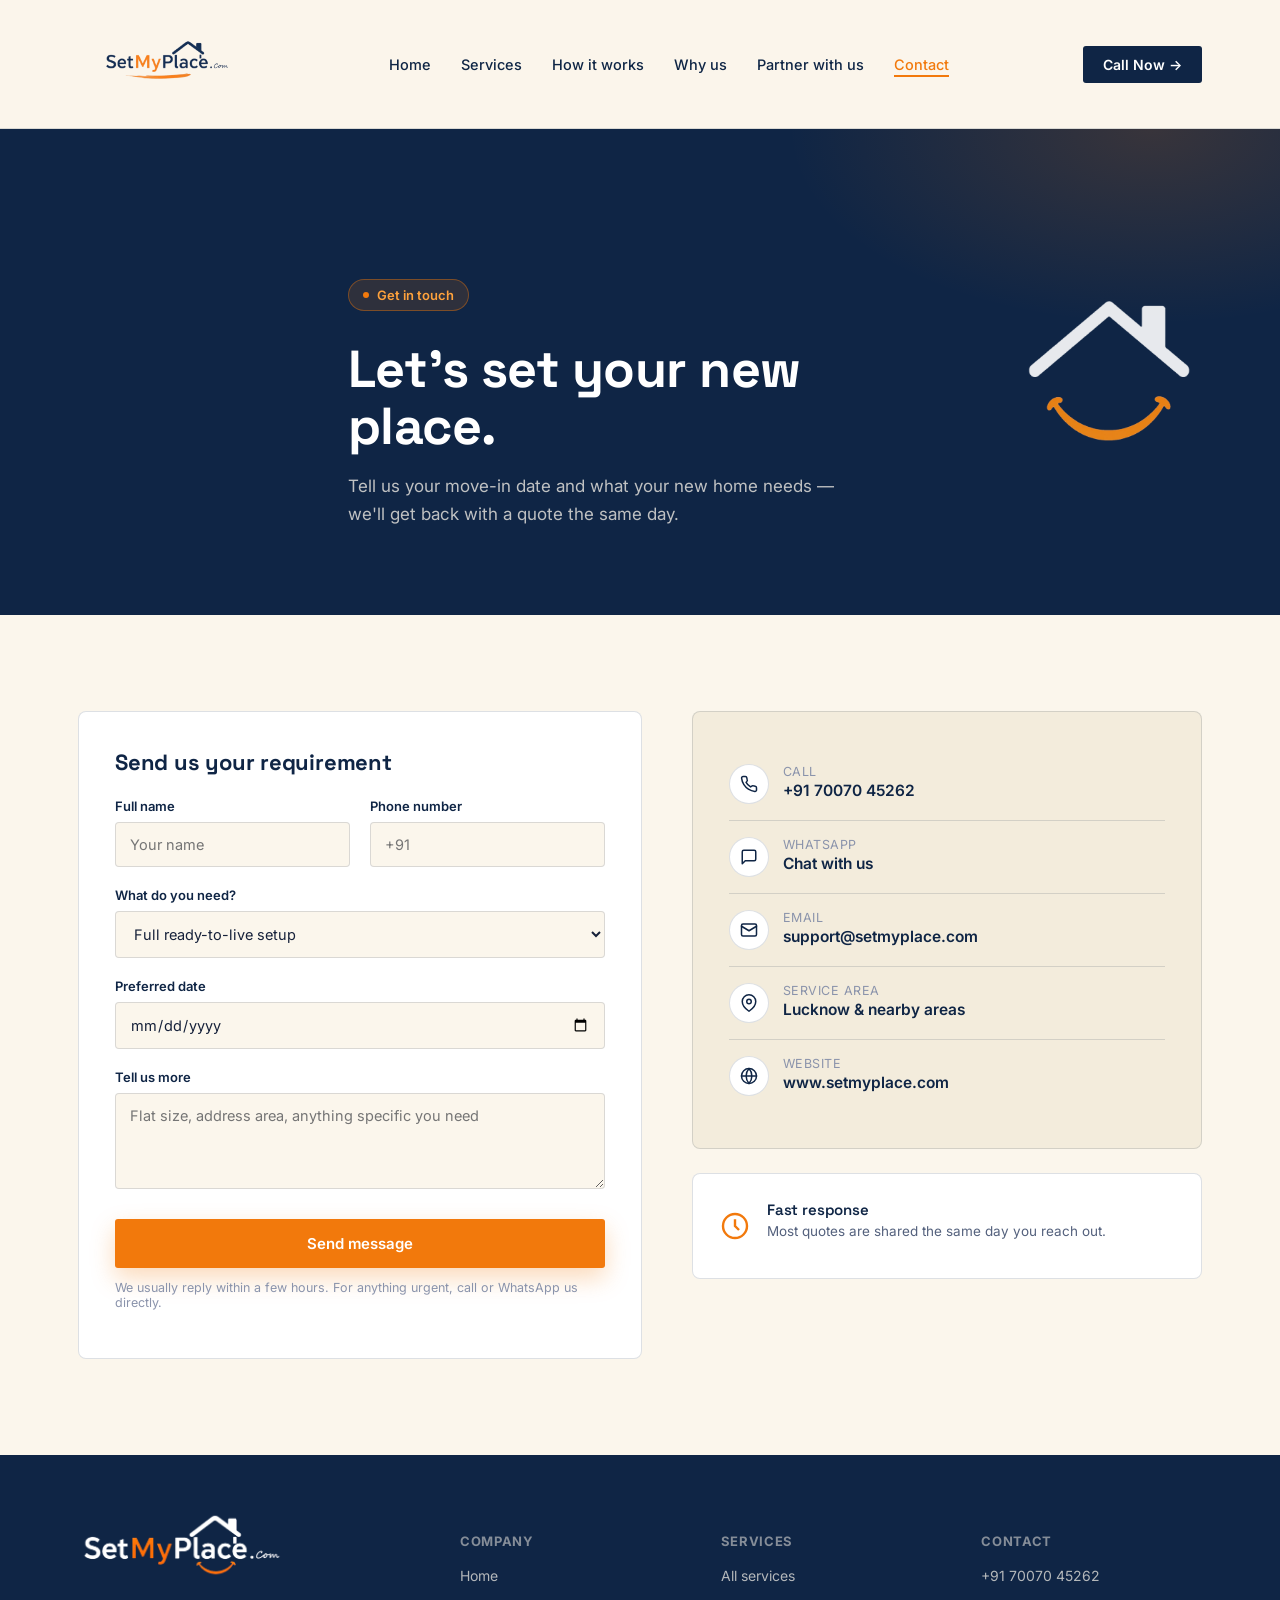
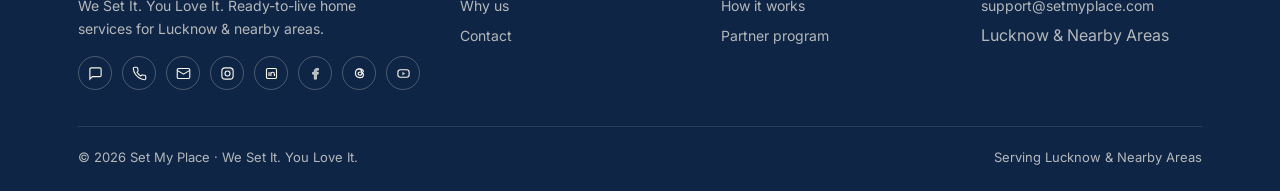
==== setmyplace-website/frontend/contact.html @ ea2d8021 "title image chnage and ogpreview image chnage" ====
<!DOCTYPE html>
<html lang="en">
<head>
<meta charset="UTF-8">
<meta name="viewport" content="width=device-width, initial-scale=1.0">
<title>Contact Set My Place | Home Setup in Lucknow</title>
<meta name="description" content="Book a ready-to-live home setup or become a partner. Call, WhatsApp or send a message to Set My Place, Lucknow.">
<meta name="author" content="Set My Place">
<meta name="theme-color" content="#0F2545">
<link rel="canonical" href="https://www.setmyplace.com/contact.html">
<meta property="og:type" content="website">
<meta property="og:title" content="Contact Set My Place | Home Setup in Lucknow">
<meta property="og:description" content="Get a quote for unpacking, cleaning, furniture setup or a complete ready-to-live home in Lucknow.">
<meta property="og:url" content="https://www.setmyplace.com/contact.html">
<meta property="og:site_name" content="Set My Place">
<meta property="og:image" content="https://www.setmyplace.com/assets/og-preview.png">
<meta name="twitter:card" content="summary_large_image">
<meta name="twitter:title" content="Contact Set My Place | Home Setup in Lucknow">
<meta name="twitter:description" content="Get a quote for unpacking, cleaning, furniture setup or a complete ready-to-live home in Lucknow.">
<meta name="twitter:image" content="https://www.setmyplace.com/assets/og-preview.png">
<script type="application/ld+json">
{"@context":"https://schema.org","@type":"LocalBusiness","name":"Set My Place","url":"https://www.setmyplace.com/","sameAs":["https://www.facebook.com/profile.php?id=61594244943501"],"telephone":"+91 70070 45262","email":"support@setmyplace.com","areaServed":"Lucknow, Uttar Pradesh","contactPoint":{"@type":"ContactPoint","telephone":"+91 70070 45262","contactType":"customer service","availableLanguage":["English","Hindi"]}}
</script>
<link rel="icon" href="../assets/icontitle.png">
<link rel="preconnect" href="https://fonts.googleapis.com">
<link rel="preconnect" href="https://fonts.gstatic.com" crossorigin>
<link href="https://fonts.googleapis.com/css2?family=Space+Grotesk:wght@400;500;600;700&family=Inter:wght@400;500;600;700&display=swap" rel="stylesheet">
<link rel="stylesheet" href="../assets/style.css">
</head>
<body>

<header class="site-header">
  <div class="navbar">
        <a class="brand" href="index.html">
      <img src="../assets/logo.gif" alt="Set My Place icon">
      <!-- <span class="brand-word">Set<span>My</span>Place</span> -->
    </a>
    <nav class="main-nav">
      <ul>
        <li><a href="index.html">Home</a></li>
        <li><a href="services.html">Services</a></li>
        <li><a href="how-it-works.html">How it works</a></li>
        <li><a href="why-us.html">Why us</a></li>
        <li><a href="partner.html">Partner with us</a></li>
        <li><a href="contact.html" class="active">Contact</a></li>
      </ul>
    </nav>
    <div class="nav-right">
      <a class="nav-cta" href="tel:+917007045262">Call Now →</a>
      <button class="menu-toggle" aria-label="Toggle menu" aria-expanded="false"><span></span><span></span><span></span></button>
    </div>
  </div>
  <div class="mobile-nav">
    <ul>
      <li><a href="index.html">Home</a></li>
      <li><a href="services.html">Services</a></li>
      <li><a href="how-it-works.html">How it works</a></li>
      <li><a href="why-us.html">Why us</a></li>
      <li><a href="partner.html">Partner with us</a></li>
      <li><a href="contact.html" class="active">Contact</a></li>
    </ul>
    <a class="btn-primary nav-cta" href="tel:+917007045262">Call Now</a>
  </div>
</header>

<section class="hero-inner">
  <div class="wrap hero-inner-inner">
    <div class="eyebrow-tag"><i></i> Get in touch</div>
    <h1>Let's set your new place.</h1>
    <p class="lead">Tell us your move-in date and what your new home needs — we'll get back with a quote the same day.</p>
  </div>
  <img class="hero-inner-icon" src="../assets/icon.png" alt="">
</section>

<section>
  <div class="wrap">
    <div class="contact-grid">

      <div class="form-card reveal">
        <h3 style="font-size:22px; color:var(--navy); margin-bottom:22px;">Send us your requirement</h3>
        <form id="contactForm">
          <input type="text" name="company_website" id="company_website" autocomplete="off" tabindex="-1" style="position:absolute; left:-9999px; width:1px; height:1px; opacity:0;" aria-hidden="true">
          <div class="form-two">
            <div class="form-row">
              <label for="name">Full name</label>
              <input type="text" id="name" name="name" placeholder="Your name" required>
            </div>
            <div class="form-row">
              <label for="phone">Phone number</label>
              <input type="tel" id="phone" name="phone" placeholder="+91 " required>
            </div>
          </div>
          <div class="form-row">
            <label for="service">What do you need?</label>
            <select id="service" name="service">
              <option>Full ready-to-live setup</option>
              <option>Packers &amp; movers</option>
              <option>Unpacking</option>
              <option>Home cleaning</option>
              <option>Furniture setup</option>
              <option>Home organisation</option>
              <option>Appliance setup</option>
              <option>I want to become a partner</option>
            </select>
          </div>
          <div class="form-row">
            <label for="date">Preferred date</label>
            <input type="date" id="date" name="date">
          </div>
          <div class="form-row">
            <label for="message">Tell us more</label>
            <textarea id="message" name="message" rows="4" placeholder="Flat size, address area, anything specific you need"></textarea>
          </div>
          <button type="submit" class="btn-primary form-submit">Send message</button>
          <p class="form-note" id="formStatus">We usually reply within a few hours. For anything urgent, call or WhatsApp us directly.</p>
        </form>
      </div>

      <div class="reveal">
        <div class="contact-info-card">
          <div class="info-row">
            <div class="ic"><svg viewBox="0 0 24 24" fill="none" stroke-width="2" stroke-linecap="round" stroke-linejoin="round"><path d="M22 16.92v3a2 2 0 0 1-2.18 2 19.79 19.79 0 0 1-8.63-3.07 19.5 19.5 0 0 1-6-6 19.79 19.79 0 0 1-3.07-8.67A2 2 0 0 1 4.11 2h3a2 2 0 0 1 2 1.72c.12.9.3 1.77.54 2.61a2 2 0 0 1-.45 2.11L8.09 9.91a16 16 0 0 0 6 6l1.47-1.11a2 2 0 0 1 2.11-.45c.84.24 1.71.42 2.61.54A2 2 0 0 1 22 16.92z"/></svg></div>
            <div><div class="t">Call</div><div class="v"><a href="tel:+917007045262">+91 70070 45262</a></div></div>
          </div>
          <div class="info-row">
            <div class="ic"><svg viewBox="0 0 24 24" fill="none" stroke-width="2" stroke-linecap="round" stroke-linejoin="round"><path d="M21 15a2 2 0 0 1-2 2H7l-4 4V5a2 2 0 0 1 2-2h14a2 2 0 0 1 2 2z"/></svg></div>
            <div><div class="t">WhatsApp</div><div class="v"><a href="https://wa.me/917007045262" target="_blank" rel="noopener">Chat with us</a></div></div>
          </div>
          <div class="info-row">
            <div class="ic"><svg viewBox="0 0 24 24" fill="none" stroke-width="2" stroke-linecap="round" stroke-linejoin="round"><rect x="2" y="4" width="20" height="16" rx="2"/><path d="M2 7l10 6 10-6"/></svg></div>
            <div><div class="t">Email</div><div class="v"><a href="mailto:support@setmyplace.com">support@setmyplace.com</a></div></div>
          </div>
          <div class="info-row">
            <div class="ic"><svg viewBox="0 0 24 24" fill="none" stroke-width="2" stroke-linecap="round" stroke-linejoin="round"><path d="M21 10c0 7-9 13-9 13s-9-6-9-13a9 9 0 0 1 18 0z"/><circle cx="12" cy="10" r="3"/></svg></div>
            <div><div class="t">Service area</div><div class="v">Lucknow &amp; nearby areas</div></div>
          </div>
          <div class="info-row">
            <div class="ic"><svg viewBox="0 0 24 24" fill="none" stroke-width="2" stroke-linecap="round" stroke-linejoin="round"><circle cx="12" cy="12" r="10"/><path d="M2 12h20M12 2a15 15 0 0 1 0 20 15 15 0 0 1 0-20z"/></svg></div>
            <div><div class="t">Website</div><div class="v">www.setmyplace.com</div></div>
          </div>
        </div>

        <div class="badge-card" style="margin-top:24px; text-align:left; display:flex; align-items:center; gap:16px;">
          <svg viewBox="0 0 24 24" fill="none" stroke="var(--orange)" stroke-width="1.8" style="width:32px; height:32px; margin:0; flex:none;"><circle cx="12" cy="12" r="9"/><path d="M12 7v5l3 3"/></svg>
          <div>
            <h4 style="font-size:15px;">Fast response</h4>
            <p style="margin-top:4px; font-size:13.5px; color:#54617D;">Most quotes are shared the same day you reach out.</p>
          </div>
        </div>
      </div>

    </div>
  </div>
</section>

<footer>
  <div class="wrap">
    <div class="foot-grid">
      <div>
        <div class="foot-brand"><img src="../assets/logowhite.png" alt="Set My Place"></div>
        <p class="foot-desc">We Set It. You Love It. Ready-to-live home services for Lucknow &amp; nearby areas.</p>
        <div class="social-row">
          <a href="https://wa.me/7007045262" target="_blank" rel="noopener" aria-label="WhatsApp"><svg viewBox="0 0 24 24" fill="none" stroke-width="1.8"><path d="M21 15a2 2 0 0 1-2 2H7l-4 4V5a2 2 0 0 1 2-2h14a2 2 0 0 1 2 2z"/></svg></a>
          <a href="tel:+917007045262" aria-label="Call"><svg viewBox="0 0 24 24" fill="none" stroke-width="1.8"><path d="M22 16.92v3a2 2 0 0 1-2.18 2 19.79 19.79 0 0 1-8.63-3.07 19.5 19.5 0 0 1-6-6 19.79 19.79 0 0 1-3.07-8.67A2 2 0 0 1 4.11 2h3a2 2 0 0 1 2 1.72c.12.9.3 1.77.54 2.61a2 2 0 0 1-.45 2.11L8.09 9.91a16 16 0 0 0 6 6l1.47-1.11a2 2 0 0 1 2.11-.45c.84.24 1.71.42 2.61.54A2 2 0 0 1 22 16.92z"/></svg></a>
          <a href="mailto:support@setmyplace.com" aria-label="Email"><svg viewBox="0 0 24 24" fill="none" stroke-width="1.8"><rect x="2" y="4" width="20" height="16" rx="2"/><path d="M2 7l10 6 10-6"/></svg></a>
          <a href="https://www.instagram.com/setmyplaceofficial" target="_blank" rel="noopener" aria-label="Instagram"><svg viewBox="0 0 24 24" fill="none" stroke-width="1.8"><rect x="3" y="3" width="18" height="18" rx="5"/><circle cx="12" cy="12" r="4"/><circle cx="17.5" cy="6.5" r=".8" fill="currentColor" stroke="none"/></svg></a>
          <a href="https://www.linkedin.com/company/set-my-place" target="_blank" rel="noopener" aria-label="LinkedIn"><svg viewBox="0 0 24 24" fill="none" stroke-width="1.8"><rect x="4" y="4" width="16" height="16" rx="2"/><path d="M8 10v6M8 7.5v.01M11 16v-3.2a2.8 2.8 0 0 1 5.6 0V16M11 10v6"/></svg></a>
          <a href="https://www.facebook.com/profile.php?id=61594244943501" target="_blank" rel="noopener" aria-label="Facebook"><svg viewBox="0 0 24 24" fill="currentColor"><path d="M13.5 21v-8h2.7l.4-3h-3.1V8.1c0-.9.3-1.5 1.6-1.5h1.7V4a22 22 0 0 0-2.5-.1c-2.5 0-4.2 1.5-4.2 4.3V10H7.3v3h2.8v8h3.4Z"/></svg></a>
          <a href="https://www.threads.com/@setmyplaceofficial" target="_blank" rel="noopener" aria-label="Threads"><svg viewBox="0 0 24 24" fill="none" stroke-width="1.8"><path d="M18.5 9.5c-.5-3.1-2.7-5-6.3-5-4.2 0-6.7 2.5-6.7 6.8 0 4.6 2.7 7.2 7 7.2 3.7 0 5.8-1.8 5.8-4.7 0-2.7-1.8-4.3-4.8-4.3-2.3 0-3.7 1-3.7 2.7 0 1.5 1.1 2.4 2.8 2.4 2.1 0 3.3-1.3 3.3-3.6 0-4.3-2.3-6.7-6.4-6.7"/></svg></a>
          <a href="https://www.youtube.com/@SetMyPlace" target="_blank" rel="noopener" aria-label="YouTube"><svg viewBox="0 0 24 24" fill="none" stroke-width="1.8"><rect x="3" y="6" width="18" height="12" rx="4"/><path d="m10 9 5 3-5 3Z" fill="currentColor" stroke="none"/></svg></a>
        </div>
      </div>
      <div class="foot-col">
        <h5>Company</h5>
        <ul>
          <li><a href="index.html">Home</a></li>
          <li><a href="why-us.html">Why us</a></li>
          <li><a href="contact.html">Contact</a></li>
        </ul>
      </div>
      <div class="foot-col">
        <h5>Services</h5>
        <ul>
          <li><a href="services.html">All services</a></li>
          <li><a href="how-it-works.html">How it works</a></li>
          <li><a href="partner.html">Partner program</a></li>
        </ul>
      </div>
      <div class="foot-col">
        <h5>Contact</h5>
        <ul>
          <li><a href="tel:+917007045262">+91 70070 45262</a></li>
          <li><a href="mailto:support@setmyplace.com">support@setmyplace.com</a></li>
          <li>Lucknow &amp; Nearby Areas</li>
        </ul>
      </div>
    </div>
    <div class="foot-bottom">
      <span>© 2026 Set My Place · We Set It. You Love It.</span>
      <span>Serving Lucknow &amp; Nearby Areas</span>
    </div>
  </div>
</footer>

<div class="send-overlay" id="sendOverlay" aria-hidden="true">
  <div class="send-loader" role="status" aria-live="polite">
    <div class="rocket-scene">
      <svg class="paper-rocket" viewBox="0 0 120 120" fill="none" xmlns="http://www.w3.org/2000/svg" aria-hidden="true">
        <path d="M17 58 94 17l-26 78-19-25-32-12Z" fill="var(--white)" stroke="var(--orange)" stroke-width="4" stroke-linejoin="round"/>
        <path d="m49 70 19 25 8-25-27-10Z" fill="var(--orange-2)" stroke="var(--orange)" stroke-width="3" stroke-linejoin="round"/>
        <path d="m17 58 29 2 48-43" stroke="var(--orange)" stroke-width="4" stroke-linecap="round" stroke-linejoin="round"/>
        <path d="m46 60 21 10" stroke="var(--navy)" stroke-width="3" stroke-linecap="round"/>
      </svg>
      <span class="rocket-trail"></span>
    </div>
    <p class="send-overlay-text">Sending your message...</p>
    <div class="send-success" aria-hidden="true">
      <div class="success-circle">
        <svg viewBox="0 0 52 52" fill="none" xmlns="http://www.w3.org/2000/svg" aria-hidden="true">
          <path d="m14 27 8 8 16-18" stroke="currentColor" stroke-width="4" stroke-linecap="round" stroke-linejoin="round"/>
        </svg>
      </div>
      <p>Message sent!</p>
    </div>
  </div>
</div>

<button class="to-top" aria-label="Back to top"><svg viewBox="0 0 24 24" fill="none" stroke-width="2"><path d="M12 19V5M5 12l7-7 7 7"/></svg></button>

<script src="../assets/main.js" defer></script>
</body>
</html>
---- setmyplace-website/assets/style.css ----
/* ============================================================
   Set My Place — shared stylesheet
   ============================================================ */
:root{
  --navy:#0F2545;
  --navy-2:#16335E;
  --navy-3:#1F4076;
  --ink:#16213A;
  --paper:#FBF6EC;
  --paper-2:#F3ECDC;
  --orange:#F2790C;
  --orange-2:#FFA23C;
  --line: rgba(15,37,69,0.14);
  --line-light: rgba(251,246,236,0.14);
  --white:#FFFFFF;
  --maxw: 1180px;
  --ease: cubic-bezier(.4,0,.2,1);
}
*{box-sizing:border-box;}
html{scroll-behavior:smooth;}
body{
  margin:0;
  font-family:'Inter',sans-serif;
  color:var(--ink);
  background:var(--paper);
  -webkit-font-smoothing:antialiased;
  opacity:0;
  animation:pageIn .6s var(--ease) forwards;
}
@keyframes pageIn{ from{opacity:0; transform:translateY(8px);} to{opacity:1; transform:translateY(0);} }

h1,h2,h3,h4,.disp{ font-family:'Space Grotesk',sans-serif; letter-spacing:-0.01em; margin:0; }
a{color:inherit; text-decoration:none;}
img{max-width:100%; display:block;}
.wrap{max-width:var(--maxw); margin:0 auto; padding:0 28px;}
::selection{background:var(--orange); color:var(--white);}
button{font-family:inherit;}

@media (prefers-reduced-motion: reduce){
  *{animation:none !important; transition:none !important;}
}

/* ---------- Reveal-on-scroll ---------- */
.reveal{opacity:0; transform:translateY(22px); transition:opacity .7s var(--ease), transform .7s var(--ease);}
.reveal.in{opacity:1; transform:translateY(0);}
.reveal-scale{opacity:0; transform:scale(.94); transition:opacity .7s var(--ease), transform .7s var(--ease);}
.reveal-scale.in{opacity:1; transform:scale(1);}
.stagger .in{transition-delay:calc(var(--i, 0) * 90ms);}

/* ---------- Buttons ---------- */
.btn-primary{
  background:var(--orange); color:var(--white); padding:15px 26px; border-radius:3px;
  font-weight:600; font-size:15px; display:inline-flex; align-items:center; gap:10px; border:none; cursor:pointer;
  box-shadow:0 10px 24px rgba(242,121,12,0.28);
  transition:transform .25s var(--ease), box-shadow .25s var(--ease);
}
.btn-primary:hover{transform:translateY(-3px); box-shadow:0 16px 32px rgba(242,121,12,0.4);}
.btn-primary svg{transition:transform .25s var(--ease);}
.btn-primary:hover svg{transform:translateX(3px);}
.btn-ghost{
  border:1px solid rgba(251,246,236,0.35); color:var(--paper); padding:15px 24px; border-radius:3px;
  font-weight:600; font-size:15px; display:inline-flex; align-items:center; gap:10px;
  transition:background .25s var(--ease), border-color .25s var(--ease), transform .25s var(--ease);
}
.btn-ghost:hover{background:rgba(251,246,236,0.1); border-color:rgba(251,246,236,0.6); transform:translateY(-3px);}
.btn-dark{
  background:var(--navy); color:var(--white); padding:14px 22px; border-radius:3px; font-weight:600; font-size:14.5px;
  display:inline-flex; align-items:center; gap:8px; transition:background .25s var(--ease), transform .25s var(--ease);
}
.btn-dark:hover{background:var(--orange); transform:translateY(-3px);}
.btn-outline-navy{
  border:1px solid var(--navy); color:var(--navy); padding:14px 22px; border-radius:3px; font-weight:600; font-size:14.5px;
  display:inline-flex; align-items:center; gap:8px; transition:background .25s var(--ease), color .25s var(--ease), transform .25s var(--ease);
}
.btn-outline-navy:hover{background:var(--navy); color:var(--white); transform:translateY(-3px);}

/* ---------- Kicker / section head ---------- */
.kicker{
  font-size:13px; font-weight:700; color:var(--orange); letter-spacing:0.02em;
  display:flex; align-items:center; gap:8px; margin-bottom:14px;
}
.kicker svg{width:16px; height:16px;}
.section-head{max-width:640px; margin-bottom:52px;}
.section-head h2{font-size:clamp(28px,3.2vw,40px); line-height:1.15; font-weight:700; color:var(--navy);}
.section-head p{margin-top:16px; font-size:16.5px; line-height:1.6; color:#4A5875;}
.section-head.center{margin-left:auto; margin-right:auto; text-align:center;}

section{padding:96px 0;}
.bg-cream2{background:var(--paper-2);}
.bg-navy{background:var(--navy); color:var(--paper); position:relative; overflow:hidden;}
.bg-navy::before{
  content:""; position:absolute; inset:0;
  background:radial-gradient(560px 280px at 88% 8%, rgba(242,121,12,0.14), transparent 70%);
  pointer-events:none;
}
.pill{border:1px solid rgba(251,246,236,0.3); padding:8px 14px; border-radius:100px; font-size:13px; color:var(--paper);}
.pill-navy{border:1px solid var(--line); padding:8px 14px; border-radius:100px; font-size:13px; color:var(--navy); background:var(--white);}

/* ---------- roofline divider ---------- */
.roofline{display:block; width:100%; height:22px; overflow:visible;}
.roofline path{fill:none; stroke-linecap:round; stroke-linejoin:round;}

/* ============================================================
   Header / nav
   ============================================================ */
.site-header{
  position:sticky; top:0; z-index:100;
  background:rgba(251,246,236,0.9);
  backdrop-filter:blur(10px);
  border-bottom:1px solid var(--line);
  transition:box-shadow .3s var(--ease), padding .3s var(--ease), transform .3s var(--ease);
}
.site-header.nav-hidden{transform:translateY(-100%);}
.site-header.scrolled{ box-shadow:0 8px 24px rgba(15,37,69,0.08); }
.navbar{
  display:flex; align-items:center; justify-content:space-between;
  padding:14px 28px; max-width:var(--maxw); margin:0 auto;
  transition:padding .3s var(--ease);
}
.site-header.scrolled .navbar{padding:10px 28px;}
.brand{display:flex; align-items:center; gap:10px;}
.brand img{height: 100px; width:auto; transition:transform .3s var(--ease);}
.brand:hover img{transform:rotate(-6deg) scale(1.05);}
.brand-word{font-family:'Space Grotesk'; font-weight:700; font-size:19px; color:var(--navy);}
.brand-word span{color:var(--orange);}
.main-nav ul{list-style:none; display:flex; gap:30px; margin:0; padding:0;}
.main-nav a{font-size:14.5px; font-weight:500; color:var(--navy); position:relative; padding-bottom:4px;}
.main-nav a::after{
  content:""; position:absolute; left:0; bottom:0; width:0; height:2px;
  background:var(--orange); transition:width .25s var(--ease);
}
.main-nav a:hover::after, .main-nav a.active::after{width:100%;}
.main-nav a.active{color:var(--orange);}
.nav-right{display:flex; align-items:center; gap:18px;}
.nav-cta{
  background:var(--navy); color:var(--white); padding:10px 20px; border-radius:3px;
  font-size:14px; font-weight:600; display:inline-flex; align-items:center; gap:8px;
  transition:background .25s var(--ease), transform .25s var(--ease);
}
.nav-cta:hover{background:var(--orange); transform:translateY(-2px);}
.menu-toggle{display:none; background:none; border:none; cursor:pointer; padding:6px; flex-direction:column; gap:5px;}
.menu-toggle span{display:block; width:22px; height:2px; background:var(--navy); transition:transform .3s var(--ease), opacity .3s var(--ease);}
.menu-toggle.open span:nth-child(1){transform:translateY(7px) rotate(45deg);}
.menu-toggle.open span:nth-child(2){opacity:0;}
.menu-toggle.open span:nth-child(3){transform:translateY(-7px) rotate(-45deg);}

.mobile-nav{
  display:none; position:absolute; top:100%; left:0; right:0; background:var(--paper);
  border-bottom:1px solid var(--line); padding:10px 28px 24px; box-shadow:0 16px 30px rgba(15,37,69,0.1);
}
.mobile-nav.open{display:block;}
.mobile-nav ul{list-style:none; margin:0; padding:0; display:flex; flex-direction:column;}
.mobile-nav li{border-bottom:1px solid var(--line);}
.mobile-nav a{
  display:block; padding:16px 4px; font-size:16px; font-weight:600; color:var(--navy);
  opacity:0; transform:translateX(-10px); transition:opacity .35s var(--ease), transform .35s var(--ease);
}
.mobile-nav.open a{opacity:1; transform:translateX(0);}
.mobile-nav a.active{color:var(--orange);}
.mobile-nav .nav-cta{margin-top:16px; justify-content:center;}

.mobile-nav .nav-cta {
    display: flex !important;
    margin-top: 16px;
    justify-content: center;
    width: 100%;
  color: var(--white);
}

@media (max-width:900px){
  .main-nav{display:none;}
  .nav-right .nav-cta{display:none;}
  .menu-toggle{display:flex;}
}

/* ============================================================
   Hero — home page (logo hero)
   ============================================================ */
.hero-home{
  background:var(--navy); color:var(--paper); position:relative; overflow:hidden;
  padding:90px 0 0; text-align:center;
}
.hero-home::before{
  content:""; position:absolute; inset:0;
  background:
    radial-gradient(700px 360px at 50% -10%, rgba(242,121,12,0.20), transparent 65%),
    radial-gradient(500px 260px at 8% 100%, rgba(31,64,118,0.55), transparent 70%),
    radial-gradient(500px 260px at 96% 100%, rgba(31,64,118,0.55), transparent 70%);
  pointer-events:none;
}
.hero-home-inner{position:relative; z-index:2; max-width:760px; margin:0 auto;}
.eyebrow-tag{
  display:inline-flex; align-items:center; gap:8px;
  background:rgba(242,121,12,0.14); border:1px solid rgba(242,121,12,0.4);
  color:var(--orange-2); font-size:13px; font-weight:600; padding:7px 14px; border-radius:100px;
  margin-bottom:30px; opacity:0; animation:dropIn .6s var(--ease) forwards .1s;
}
.eyebrow-tag i{width:6px; height:6px; border-radius:50%; background:var(--orange); display:inline-block;}

.logo-hero-stage{
  position:relative; width:300px; height:260px; margin:0 auto 20px;
}
.logo-glow{
  position:absolute; inset:-40px; border-radius:50%;
  background:radial-gradient(circle, rgba(242,121,12,0.35) 0%, rgba(242,121,12,0) 70%);
  animation:glowPulse 4s ease-in-out infinite;
  filter:blur(4px);
}
@keyframes glowPulse{ 0%,100%{transform:scale(0.9); opacity:.7;} 50%{transform:scale(1.08); opacity:1;} }

.logo-hero-img{
  position:relative; width:100%; height:100%; object-fit:contain;
  opacity:0; transform:translateY(30px) scale(.85);
  animation:logoRise 1s var(--ease) forwards .25s, logoFloat 6s ease-in-out infinite 1.3s;
  filter:drop-shadow(0 20px 30px rgba(0,0,0,0.35));
}
@keyframes logoRise{ to{opacity:1; transform:translateY(0) scale(1);} }
@keyframes logoFloat{ 0%,100%{transform:translateY(0);} 50%{transform:translateY(-12px);} }

.hero-home h1{
  font-size:clamp(30px, 4.4vw, 50px); line-height:1.12; font-weight:700; color:var(--white);
  opacity:0; animation:dropIn .7s var(--ease) forwards .55s;
}
.hero-home h1 em{
  font-style:normal;
  background:linear-gradient(180deg, transparent 62%, rgba(242,121,12,0.55) 62%);
}
.hero-home p.lead{
  margin:20px auto 0; font-size:17.5px; line-height:1.65; color:rgba(251,246,236,0.78); max-width:520px;
  opacity:0; animation:dropIn .7s var(--ease) forwards .75s;
}
.hero-actions{
  display:flex; gap:14px; margin-top:32px; flex-wrap:wrap; justify-content:center;
  opacity:0; animation:dropIn .7s var(--ease) forwards .95s;
}
@keyframes dropIn{ from{opacity:0; transform:translateY(16px);} to{opacity:1; transform:translateY(0);} }

.hero-floats{position:absolute; inset:0; height:auto; pointer-events:none;}
.float-tag{
  position:absolute; background:var(--paper); color:var(--navy);
  padding:10px 14px; border-radius:6px; font-size:13px; font-weight:600;
  box-shadow:0 14px 30px rgba(0,0,0,0.25);
  display:flex; align-items:center; gap:8px; opacity:0; pointer-events:auto;
  animation:tagIn .6s var(--ease) forwards, bob 5s ease-in-out infinite;
}
.float-tag i{width:8px; height:8px; border-radius:50%; background:var(--orange);}
.float-tag.t1{top:145px; left:0; animation-delay:1.1s, 1.7s;}
.float-tag.t2{top:145px; right:0; animation-delay:1.3s, 1.9s;}
.float-tag.t3{top:245px; left:4%; animation-delay:1.5s, 2.1s;}
.float-tag.t4{top:245px; right:4%; animation-delay:1.7s, 2.3s;}
@keyframes tagIn{ to{opacity:1;} }
@keyframes bob{ 0%,100%{transform:translateY(0);} 50%{transform:translateY(-10px);} }

.hero-strip{margin-top:56px; border-top:1px solid rgba(251,246,236,0.14); position:relative; z-index:2;}
.stats{display:grid; grid-template-columns:repeat(4,1fr); padding:26px 0;}
.stats div{padding:0 20px; border-left:1px solid rgba(251,246,236,0.14);}
.stats div:first-child{border-left:none; padding-left:0;}
.stat-num{font-family:'Space Grotesk'; font-size:26px; font-weight:700; color:var(--white);}
.stat-num.small{font-size:18px;}
.stat-label{font-size:13px; color:rgba(251,246,236,0.65); margin-top:4px;}

@media (max-width:900px){
  .stats{grid-template-columns:repeat(2,1fr); row-gap:20px;}
  .stats div:nth-child(3){border-left:none;}
  .hero-floats{display:none;}
}

/* ============================================================
   Hero — inner pages (banner)
   ============================================================ */
.hero-inner{
  background:var(--navy); color:var(--paper); position:relative; overflow:hidden;
  padding:150px 0 70px; text-align:left;
}
.hero-inner::before{
  content:""; position:absolute; inset:0;
  background:radial-gradient(560px 300px at 90% 0%, rgba(242,121,12,0.18), transparent 65%);
  pointer-events:none;
}
.hero-inner-inner{position:relative; z-index:2; max-width:640px;}
.hero-inner .eyebrow-tag{animation:dropIn .6s var(--ease) forwards .05s;}
.hero-inner h1{
  font-size:clamp(32px,4.4vw,52px); color:var(--white); font-weight:700; line-height:1.1;
  opacity:0; animation:dropIn .7s var(--ease) forwards .2s;
}
.hero-inner p.lead{
  margin-top:18px; font-size:17px; line-height:1.6; color:rgba(251,246,236,0.75); max-width:520px;
  opacity:0; animation:dropIn .7s var(--ease) forwards .4s;
}
.hero-inner-icon{
  position:absolute; right:6%; top:50%; transform:translateY(-50%); width:190px; opacity:.9;
  animation:logoFloat 6s ease-in-out infinite;
}
@media (max-width:760px){ .hero-inner-icon{display:none;} .hero-inner{padding:130px 0 56px;} }

/* ============================================================
   Services
   ============================================================ */
.services-list{border-top:1px solid var(--line);}
.service-row{
  display:grid; grid-template-columns: 64px 1fr 1.3fr; gap:28px; align-items:center;
  padding:30px 0; border-bottom:1px solid var(--line);
  transition:background .3s var(--ease);
}
.service-row:hover{background:rgba(242,121,12,0.04);}
.service-icon{
  width:56px; height:56px; border-radius:50%;
  background:var(--paper-2); display:flex; align-items:center; justify-content:center;
  border:1px solid var(--line); transition:background .3s var(--ease), transform .3s var(--ease);
}
.service-row:hover .service-icon{background:var(--orange); transform:scale(1.08) rotate(-6deg);}
.service-row:hover .service-icon svg{stroke:var(--white);}
.service-icon svg{width:26px; height:26px; stroke:var(--navy); transition:stroke .3s var(--ease);}
.service-row h3{font-size:20px; color:var(--navy); font-weight:600;}
.service-row p{margin-top:6px; font-size:15px; line-height:1.55; color:#54617D; max-width:480px;}
.service-row .num{font-family:'Space Grotesk'; font-size:13px; color:#9AA4BC; letter-spacing:.05em;}

.service-cards{display:grid; grid-template-columns:repeat(3,1fr); gap:26px;}
.service-card{
  background:var(--white); border:1px solid var(--line); border-radius:8px; padding:32px 26px;
  transition:transform .35s var(--ease), box-shadow .35s var(--ease), border-color .35s var(--ease);
}
.service-card:hover{transform:translateY(-8px); box-shadow:0 20px 40px rgba(15,37,69,0.12); border-color:transparent;}
.service-card .service-icon{margin-bottom:20px;}
.service-card h3{font-size:19px; color:var(--navy); font-weight:600;}
.service-card p{margin-top:10px; font-size:14.5px; line-height:1.6; color:#54617D;}
.service-card .tag{
  display:inline-block; margin-top:16px; font-size:12px; font-weight:700; color:var(--orange);
  letter-spacing:.03em;
}

@media (max-width:900px){ .service-cards{grid-template-columns:1fr 1fr;} }
@media (max-width:640px){
  .service-cards{grid-template-columns:1fr;}
  .service-row{grid-template-columns:52px 1fr; row-gap:10px;}
  .service-row p{grid-column:2/3;}
}

/* ============================================================
   Timeline (process steps)
   ============================================================ */
.timeline{ display:grid; grid-template-columns:repeat(4,1fr); gap:0; position:relative; margin-top:20px; }
.timeline.steps-6{ grid-template-columns:repeat(3,1fr); row-gap:50px; }
.timeline::before{
  content:""; position:absolute; z-index:0; top:17px; left:6%; right:6%; height:18px;
  background:#334155; border:2px solid #1e293b; border-radius:999px;
  box-shadow:0 5px 0 rgba(15,37,69,0.12);
}
.timeline::after{
  content:""; position:absolute; z-index:1; top:25px; left:7%; right:7%; height:2px;
  background:repeating-linear-gradient(90deg, #f8fafc 0 18px, transparent 18px 32px);
  opacity:.85;
}
.timeline.steps-6::before{ top:17px; left:5%; right:5%; }
.timeline.steps-6::after{ left:6%; right:6%; }
.timeline-with-truck{--truck-x:8%;}
.timeline-truck{
  position:absolute; z-index:3; top:-38px; left:var(--truck-x); width:112px; height:67px;
  transform:translateX(-50%); pointer-events:none;
  transition:left .45s var(--ease), transform .45s var(--ease);
}
.timeline-truck img{width:100%; height:100%; object-fit:contain; filter:drop-shadow(0 5px 5px rgba(15,37,69,0.16));}
.timeline-with-truck:has(.step:hover) .timeline-truck{transform:translate(-50%, -4px) rotate(-2deg);}
.step{position:relative; z-index:2; padding:0 18px; text-align:left;}
.step .dot{
  width:52px; height:52px; border-radius:50%; background:var(--navy); color:var(--white);
  display:flex; align-items:center; justify-content:center; font-family:'Space Grotesk'; font-weight:700;
  font-size:18px; position:relative; z-index:2; box-shadow:0 8px 18px rgba(15,37,69,0.25);
  transition:transform .3s var(--ease), background .3s var(--ease);
}
.step:hover .dot{transform:scale(1.1); background:var(--orange);}
.step.active .dot{background:var(--orange); box-shadow:0 8px 18px rgba(242,121,12,0.35);}
.step h4{margin-top:18px; font-size:16.5px; color:var(--navy); font-weight:600;}
.step p{margin-top:8px; font-size:14px; line-height:1.5; color:#5A6685;}

@media (max-width:760px){
  .timeline, .timeline.steps-6{grid-template-columns:1fr; gap:34px;}
  .timeline::before, .timeline::after{display:none;}
  .timeline-truck{display:none;}
}

/* ============================================================
   Why us
   ============================================================ */
.why-grid{display:grid; grid-template-columns:0.9fr 1.1fr; gap:60px; align-items:center; position:relative; z-index:2;}
.why-lead{margin-top:16px; color:rgba(251,246,236,0.72); font-size:16px; line-height:1.6; max-width:440px;}
.check-grid{display:grid; grid-template-columns:1fr 1fr; gap:22px 28px;}
.check-item{display:flex; gap:12px; align-items:flex-start; opacity:0; transform:translateX(-10px); transition:opacity .5s var(--ease), transform .5s var(--ease);}
.check-item.in{opacity:1; transform:translateX(0);}
.check-item .tick{
  width:24px; height:24px; border-radius:50%; background:rgba(242,121,12,0.18);
  border:1px solid var(--orange); flex:none;
  display:flex; align-items:center; justify-content:center; margin-top:1px;
}
.check-item .tick svg{width:12px; height:12px; stroke:var(--orange-2);}
.check-item span{font-size:15px; color:var(--paper); line-height:1.4;}

.badge-grid{display:grid; grid-template-columns:repeat(4,1fr); gap:22px;}
.badge-card{
  background:var(--white); border:1px solid var(--line); border-radius:8px; padding:26px;
  text-align:center; transition:transform .3s var(--ease), box-shadow .3s var(--ease);
}
.badge-card:hover{transform:translateY(-6px); box-shadow:0 16px 30px rgba(15,37,69,0.1);}
.badge-card svg{width:30px; height:30px; stroke:var(--orange); margin:0 auto 14px;}
.badge-card h4{font-size:15px; color:var(--navy); font-weight:600;}

.testi-grid{display:grid; grid-template-columns:repeat(3,1fr); gap:24px;}
.testi-card{
  background:var(--white); border:1px solid var(--line); border-radius:8px; padding:28px;
  transition:transform .3s var(--ease), box-shadow .3s var(--ease);
}
.testi-card:hover{transform:translateY(-6px); box-shadow:0 16px 30px rgba(15,37,69,0.1);}
.testi-stars{color:var(--orange); font-size:15px; letter-spacing:2px;}
.testi-card p{margin-top:14px; font-size:14.5px; line-height:1.6; color:#4A5875;}
.testi-who{margin-top:18px; display:flex; align-items:center; gap:12px;}
.testi-avatar{
  width:38px; height:38px; border-radius:50%; background:var(--navy); color:var(--white);
  display:flex; align-items:center; justify-content:center; font-weight:700; font-family:'Space Grotesk'; font-size:14px;
}
.testi-name{font-size:14px; font-weight:600; color:var(--navy);}
.testi-loc{font-size:12.5px; color:#8A93AB;}

@media (max-width:900px){ .badge-grid{grid-template-columns:1fr 1fr;} .testi-grid{grid-template-columns:1fr;} .why-grid{grid-template-columns:1fr;} .check-grid{grid-template-columns:1fr;} }

/* ============================================================
   Partner
   ============================================================ */
.partner-band{
  background:linear-gradient(135deg, var(--navy-2), var(--navy));
  border-radius:6px; padding:56px 48px; position:relative; overflow:hidden; color:var(--paper);
}
.partner-band::after{
  content:""; position:absolute; right:-60px; top:-60px; width:260px; height:260px;
  border-radius:50%; background:rgba(242,121,12,0.14);
}
.partner-top{display:flex; justify-content:space-between; align-items:flex-end; gap:30px; flex-wrap:wrap; position:relative; z-index:2;}
.partner-top h2{color:var(--white); font-size:clamp(24px,2.8vw,32px); max-width:480px;}
.partner-top p{color:rgba(251,246,236,0.72); margin-top:12px; font-size:15.5px; max-width:440px; line-height:1.6;}
.partner-for{display:flex; gap:10px; flex-wrap:wrap;}
.benefit-grid{display:grid; grid-template-columns:repeat(3,1fr); gap:22px; margin-top:44px; position:relative; z-index:2;}
.benefit{
  background:rgba(251,246,236,0.06); border:1px solid rgba(251,246,236,0.12); border-radius:6px; padding:20px;
  transition:transform .3s var(--ease), background .3s var(--ease);
}
.benefit:hover{transform:translateY(-6px); background:rgba(251,246,236,0.1);}
.benefit svg{width:22px; height:22px; stroke:var(--orange-2);}
.benefit h4{margin-top:14px; font-size:15px; color:var(--white); font-weight:600;}
.benefit p{margin-top:6px; font-size:13.5px; color:rgba(251,246,236,0.68); line-height:1.5;}

@media (max-width:760px){ .benefit-grid{grid-template-columns:1fr 1fr;} .partner-band{padding:38px 24px;} }
@media (max-width:520px){ .benefit-grid{grid-template-columns:1fr;} }

/* ============================================================
   FAQ accordion
   ============================================================ */
.faq{border-top:1px solid var(--line);}
.faq-item{border-bottom:1px solid var(--line);}
.faq-q{
  width:100%; text-align:left; background:none; border:none; cursor:pointer;
  display:flex; justify-content:space-between; align-items:center; padding:22px 0;
  font-size:16.5px; font-weight:600; color:var(--navy); font-family:'Space Grotesk';
}
.faq-q .plus{width:22px; height:22px; position:relative; flex:none;}
.faq-q .plus::before, .faq-q .plus::after{
  content:""; position:absolute; background:var(--orange); border-radius:2px; top:50%; left:50%;
  transform:translate(-50%,-50%); transition:transform .3s var(--ease);
}
.faq-q .plus::before{width:16px; height:2px;}
.faq-q .plus::after{width:2px; height:16px;}
.faq-item.open .faq-q .plus::after{transform:translate(-50%,-50%) rotate(90deg); opacity:0;}
.faq-a{max-height:0; overflow:hidden; transition:max-height .4s var(--ease);}
.faq-a p{padding:0 0 22px; font-size:15px; line-height:1.6; color:#54617D; max-width:640px;}

/* ============================================================
   Contact
   ============================================================ */
.contact-grid{display:grid; grid-template-columns:1.05fr 0.95fr; gap:50px;}
.contact-info-card{
  background:var(--paper-2); border:1px solid var(--line); border-radius:8px; padding:36px;
}
.info-row{display:flex; gap:14px; align-items:flex-start; padding:16px 0; border-bottom:1px solid var(--line);}
.info-row:last-child{border-bottom:none;}
.info-row .ic{
  width:40px; height:40px; border-radius:50%; background:var(--white); border:1px solid var(--line);
  display:flex; align-items:center; justify-content:center; flex:none;
}
.info-row .ic svg{width:18px; height:18px; stroke:var(--navy);}
.info-row .t{font-size:12.5px; text-transform:uppercase; letter-spacing:.04em; color:#8A93AB;}
.info-row .v{font-size:15.5px; color:var(--navy); font-weight:600; margin-top:2px;}

.form-card{background:var(--white); border:1px solid var(--line); border-radius:8px; padding:36px;}
.form-row{margin-bottom:20px;}
.form-row label{display:block; font-size:13px; font-weight:600; color:var(--navy); margin-bottom:8px;}
.form-row input, .form-row select, .form-row textarea{
  width:100%; padding:13px 14px; border:1px solid var(--line); border-radius:4px; font-family:inherit;
  font-size:14.5px; color:var(--ink); background:var(--paper); transition:border-color .25s var(--ease), box-shadow .25s var(--ease);
}
.form-row input:focus, .form-row select:focus, .form-row textarea:focus{
  outline:none; border-color:var(--orange); box-shadow:0 0 0 3px rgba(242,121,12,0.15);
}
.form-two{display:grid; grid-template-columns:1fr 1fr; gap:20px;}
.form-submit{width:100%; justify-content:center; margin-top:6px;}
.form-note{font-size:12.5px; color:#8A93AB; margin-top:12px;}

.send-overlay{
  position:fixed; inset:0; z-index:1000; display:block;
  background:rgba(15,37,69,0.94); opacity:0; visibility:hidden;
  transition:opacity .3s var(--ease), visibility .3s var(--ease);
}
.send-overlay.is-visible{opacity:1; visibility:visible;}
.send-loader{
  position:absolute; top:50%; left:50%; width:220px;
  transform:translate(-50%, -50%); text-align:center; color:var(--white);
}
.rocket-scene{position:relative; width:140px; height:140px; margin:0 auto;}
.paper-rocket{width:100%; height:100%; filter:drop-shadow(0 14px 12px rgba(0,0,0,.25)); animation:rocketFloat 1.8s ease-in-out infinite;}
.rocket-trail{position:absolute; left:30px; bottom:2px; width:5px; height:38px; border-radius:999px; background:linear-gradient(var(--orange), transparent); transform:rotate(35deg); animation:trailPulse .8s ease-in-out infinite alternate;}
.send-overlay-text{margin:8px 0 0; font-family:'Space Grotesk',sans-serif; font-size:18px; font-weight:600;}
.send-overlay.is-sent .paper-rocket{animation:rocketLaunch .9s var(--ease) forwards;}
.send-overlay.is-sent .rocket-trail{animation:trailLaunch .9s var(--ease) forwards;}
.send-overlay.is-sent .send-overlay-text{animation:fadeOut .25s ease forwards .7s;}
.send-success{position:absolute; top:50%; left:50%; transform:translate(-50%, -50%) scale(.7); opacity:0; pointer-events:none; color:var(--white);}
.send-overlay.is-confirmed .send-success{animation:successIn .5s var(--ease) forwards;}
.success-circle{width:92px; height:92px; margin:0 auto; border:4px solid #43D17A; border-radius:50%; color:#43D17A; display:grid; place-items:center; animation:circlePulse 1.4s ease-out infinite;}
.success-circle svg{width:52px; height:52px; stroke-dasharray:60; stroke-dashoffset:60; animation:drawCheck .5s ease forwards .15s;}
.send-success p{margin:14px 0 0; font-family:'Space Grotesk',sans-serif; font-size:18px; font-weight:600; white-space:nowrap;}
@keyframes rocketFloat{0%,100%{transform:translateY(5px) rotate(-4deg);}50%{transform:translateY(-7px) rotate(4deg);}}
@keyframes trailPulse{from{opacity:.35; transform:rotate(35deg) scaleY(.7);}to{opacity:1; transform:rotate(35deg) scaleY(1.15);}}
@keyframes rocketLaunch{to{opacity:0; transform:translate(130px,-150px) rotate(24deg) scale(.7);}}
@keyframes trailLaunch{to{opacity:0; transform:translate(90px,-100px) rotate(35deg) scaleY(.2);}}
@keyframes fadeOut{to{opacity:0;}}
@keyframes successIn{to{opacity:1; transform:translate(-50%, -50%) scale(1);}}
@keyframes circlePulse{0%,100%{box-shadow:0 0 0 0 rgba(67,209,122,.35);}50%{box-shadow:0 0 0 14px rgba(67,209,122,0);}}
@keyframes drawCheck{to{stroke-dashoffset:0;}}

@media (max-width:900px){ .contact-grid{grid-template-columns:1fr;} .form-two{grid-template-columns:1fr;} }

/* ============================================================
   CTA band
   ============================================================ */
.cta-band{
  background:var(--navy); border-radius:6px; padding:56px 48px; text-align:center; position:relative; overflow:hidden;
}
.cta-band::before{
  content:""; position:absolute; inset:0;
  background:radial-gradient(500px 260px at 50% 0%, rgba(242,121,12,0.18), transparent 70%);
}
.cta-band h2{position:relative; z-index:2; color:var(--white); font-size:clamp(24px,3vw,34px);}
.cta-band p{position:relative; z-index:2; color:rgba(251,246,236,0.72); margin-top:12px; font-size:15.5px;}
.cta-band .hero-actions{margin-top:26px; position:relative; z-index:2;}

/* ============================================================
   Footer
   ============================================================ */
footer{background:var(--navy); color:rgba(251,246,236,0.7); margin-top:0; padding:56px 0 26px;}
.foot-grid{display:grid; grid-template-columns:1.3fr 1fr 1fr 1fr; gap:40px; padding-bottom:36px; border-bottom:1px solid rgba(251,246,236,0.12);}
.foot-brand{display:flex; align-items:center; gap:10px; margin-bottom:14px;}
.foot-brand img{height:70px;}
.foot-brand span{font-family:'Space Grotesk'; font-weight:700; color:var(--white); font-size:16px;}
.foot-col h5{font-size:13px; text-transform:uppercase; letter-spacing:.05em; color:rgba(251,246,236,0.5); margin-bottom:16px;}
.foot-col ul{list-style:none; margin:0; padding:0; display:flex; flex-direction:column; gap:10px;}
.foot-col a{font-size:14px; transition:color .25s var(--ease);}
.foot-col a:hover{color:var(--orange-2);}
.foot-desc{font-size:14px; line-height:1.6; max-width:280px;}
.foot-bottom{display:flex; justify-content:space-between; padding-top:22px; font-size:13px; flex-wrap:wrap; gap:10px;}
.social-row{display:flex; gap:10px; margin-top:16px;}
.social-row a{
  width:34px; height:34px; border-radius:50%; border:1px solid rgba(251,246,236,0.25);
  display:flex; align-items:center; justify-content:center; transition:background .25s var(--ease), border-color .25s var(--ease), transform .25s var(--ease);
}
.social-row a:hover{background:var(--orange); border-color:var(--orange); transform:translateY(-3px);}
.social-row svg{width:15px; height:15px; stroke:var(--paper);}

@media (max-width:900px){ .foot-grid{grid-template-columns:1fr 1fr; row-gap:30px;} }
@media (max-width:560px){ .foot-grid{grid-template-columns:1fr;} }

/* ============================================================
   Back to top
   ============================================================ */
.to-top{
  position:fixed; right:24px; bottom:24px; width:46px; height:46px; border-radius:50%;
  background:var(--navy); color:var(--white); display:flex; align-items:center; justify-content:center;
  box-shadow:0 12px 24px rgba(15,37,69,0.3); opacity:0; pointer-events:none; transform:translateY(10px);
  transition:opacity .3s var(--ease), transform .3s var(--ease), background .3s var(--ease); z-index:90; border:none; cursor:pointer;
}
.to-top.show{opacity:1; pointer-events:auto; transform:translateY(0);}
.to-top:hover{background:var(--orange);}
.to-top svg{width:18px; height:18px; stroke:var(--white);}
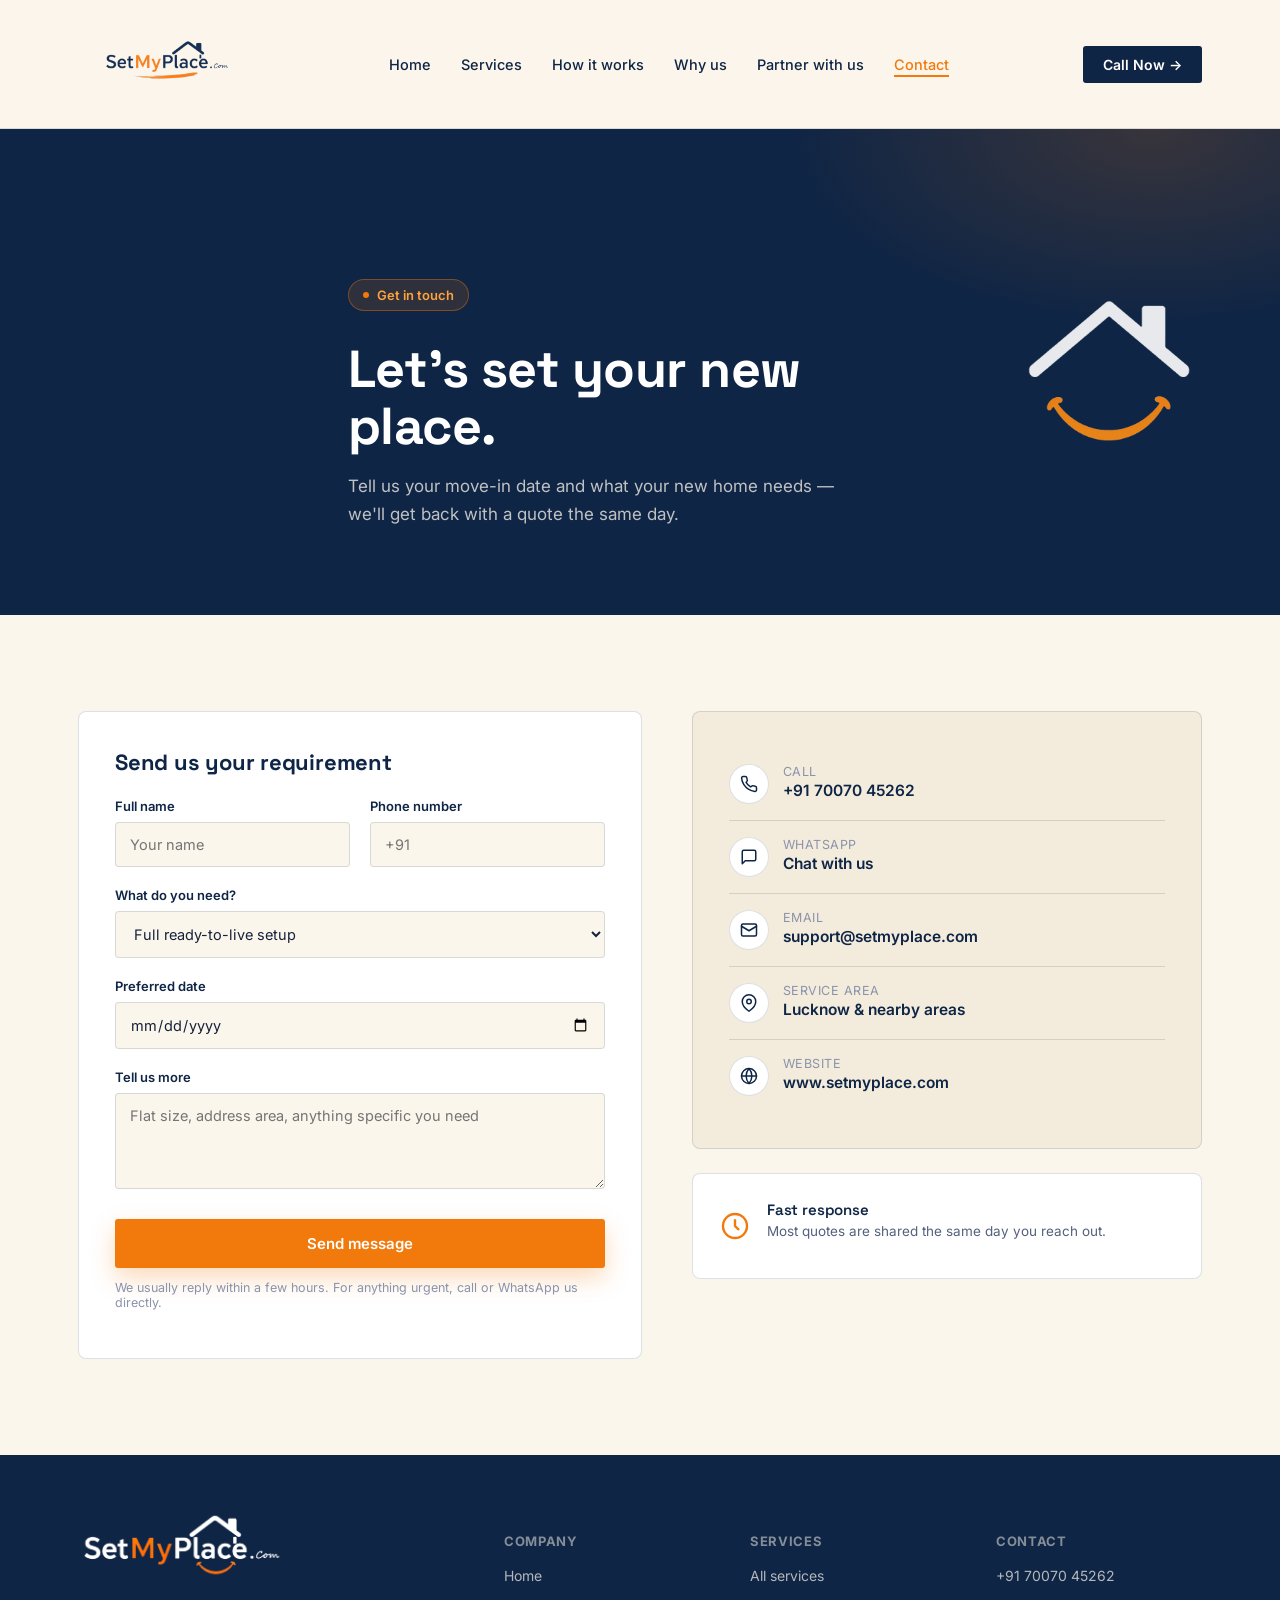
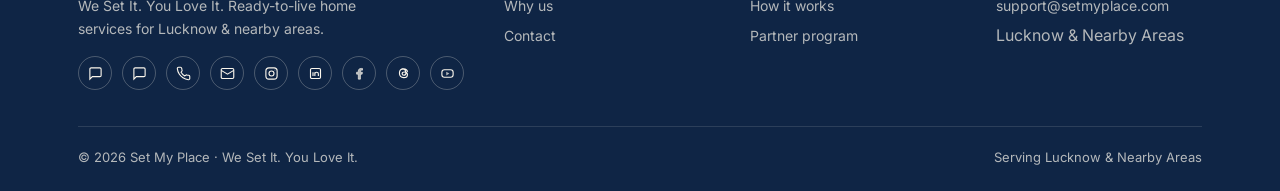
==== commit bdcacdd5: "whatsapp chaneel added" ====
--- a/setmyplace-website/frontend/contact.html
+++ b/setmyplace-website/frontend/contact.html
@@ -161,6 +161,7 @@
         <p class="foot-desc">We Set It. You Love It. Ready-to-live home services for Lucknow &amp; nearby areas.</p>
         <div class="social-row">
           <a href="https://wa.me/7007045262" target="_blank" rel="noopener" aria-label="WhatsApp"><svg viewBox="0 0 24 24" fill="none" stroke-width="1.8"><path d="M21 15a2 2 0 0 1-2 2H7l-4 4V5a2 2 0 0 1 2-2h14a2 2 0 0 1 2 2z"/></svg></a>
+          <a href="https://www.whatsapp.com/channel/0029VbDy4C4GufIt0J9M9A1R" target="_blank" rel="noopener" aria-label="WhatsApp Channel"><svg viewBox="0 0 24 24" fill="none" stroke-width="1.8"><path d="M21 15a2 2 0 0 1-2 2H7l-4 4V5a2 2 0 0 1 2-2h14a2 2 0 0 1 2 2z"/></svg></a>
           <a href="tel:+917007045262" aria-label="Call"><svg viewBox="0 0 24 24" fill="none" stroke-width="1.8"><path d="M22 16.92v3a2 2 0 0 1-2.18 2 19.79 19.79 0 0 1-8.63-3.07 19.5 19.5 0 0 1-6-6 19.79 19.79 0 0 1-3.07-8.67A2 2 0 0 1 4.11 2h3a2 2 0 0 1 2 1.72c.12.9.3 1.77.54 2.61a2 2 0 0 1-.45 2.11L8.09 9.91a16 16 0 0 0 6 6l1.47-1.11a2 2 0 0 1 2.11-.45c.84.24 1.71.42 2.61.54A2 2 0 0 1 22 16.92z"/></svg></a>
           <a href="mailto:support@setmyplace.com" aria-label="Email"><svg viewBox="0 0 24 24" fill="none" stroke-width="1.8"><rect x="2" y="4" width="20" height="16" rx="2"/><path d="M2 7l10 6 10-6"/></svg></a>
           <a href="https://www.instagram.com/setmyplaceofficial" target="_blank" rel="noopener" aria-label="Instagram"><svg viewBox="0 0 24 24" fill="none" stroke-width="1.8"><rect x="3" y="3" width="18" height="18" rx="5"/><circle cx="12" cy="12" r="4"/><circle cx="17.5" cy="6.5" r=".8" fill="currentColor" stroke="none"/></svg></a>
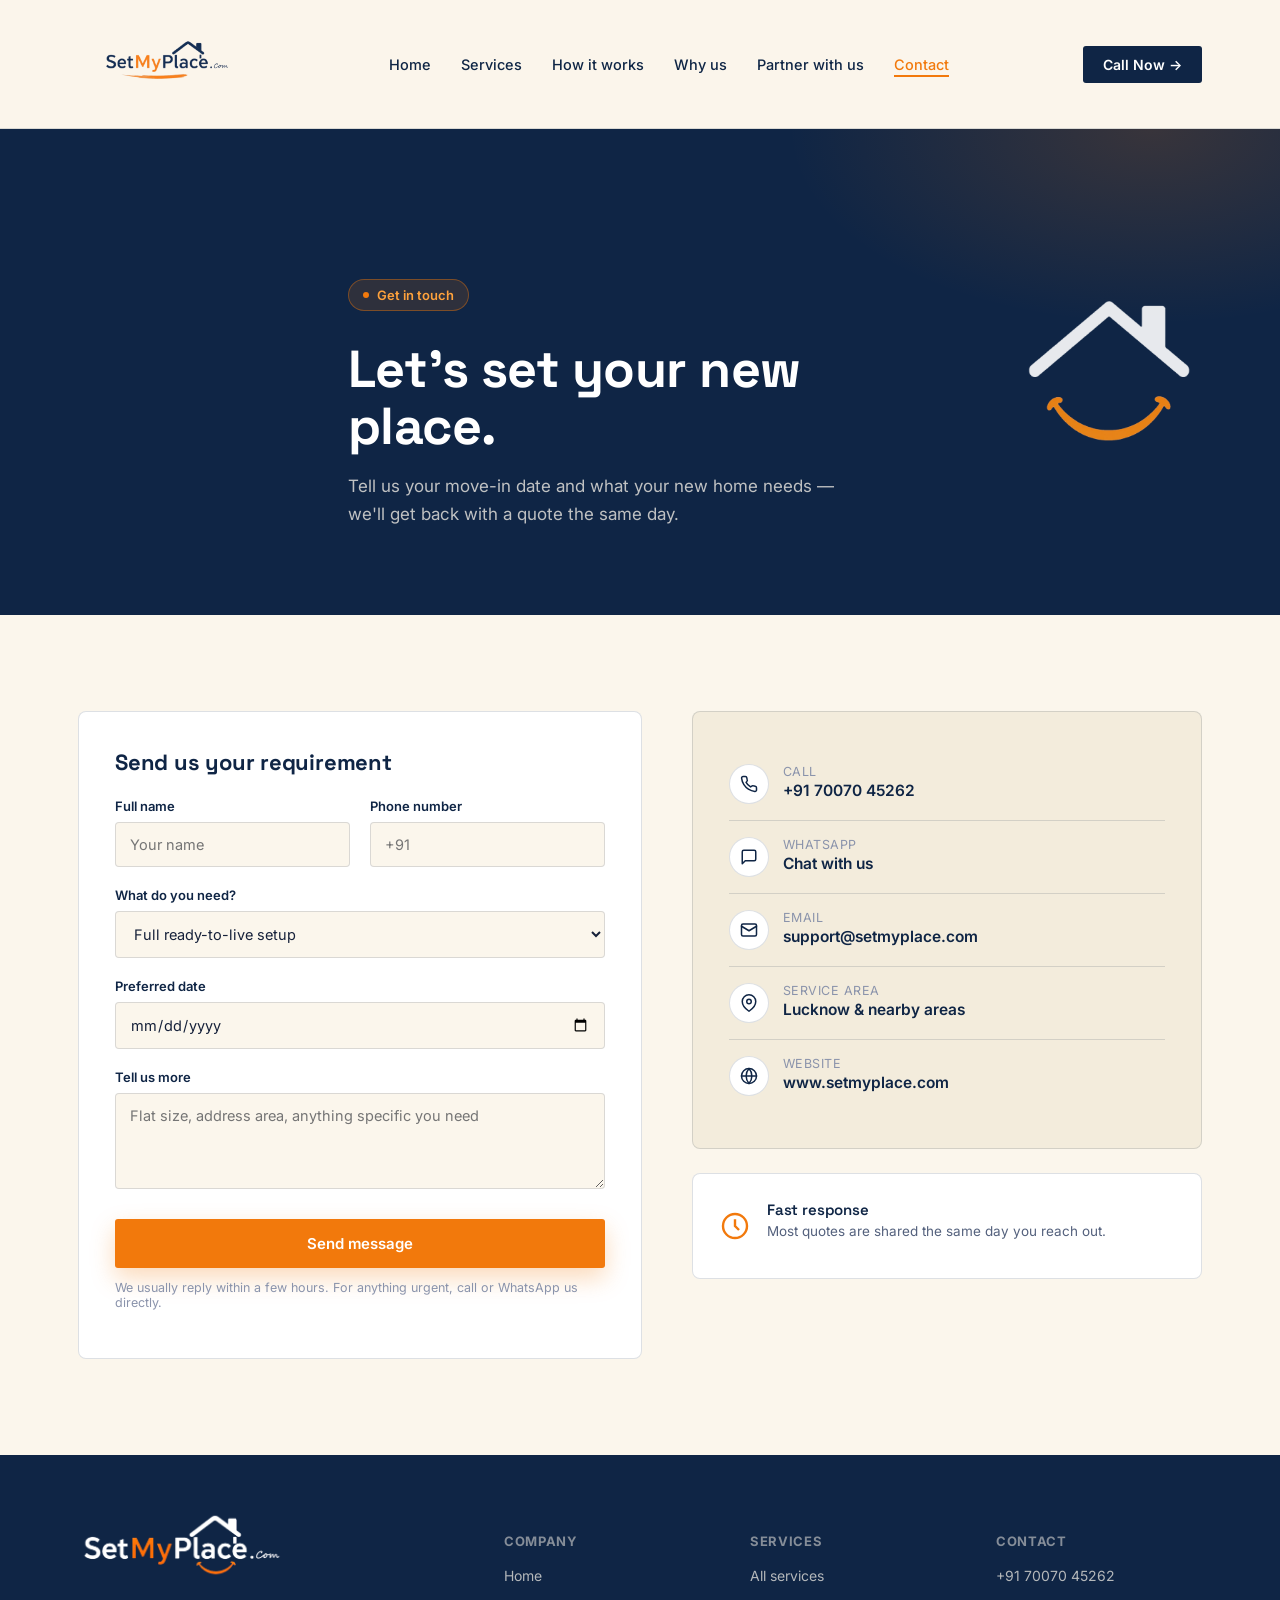
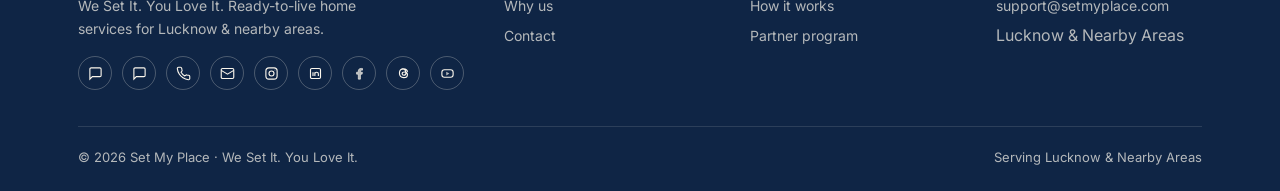
==== commit 7b272443: "update registration form and services on home and add testomonial and counter" ====
--- a/setmyplace-website/frontend/contact.html
+++ b/setmyplace-website/frontend/contact.html
@@ -93,15 +93,36 @@
           <div class="form-row">
             <label for="service">What do you need?</label>
             <select id="service" name="service">
-              <option>Full ready-to-live setup</option>
-              <option>Packers &amp; movers</option>
-              <option>Unpacking</option>
-              <option>Home cleaning</option>
-              <option>Furniture setup</option>
-              <option>Home organisation</option>
-              <option>Appliance setup</option>
-              <option>I want to become a partner</option>
+              <option value="Full ready-to-live setup">Full ready-to-live setup</option>
+              <option value="Home shifting / Packers & movers">Home shifting / Packers &amp; movers</option>
+              <option value="Loading & unloading">Loading &amp; unloading</option>
+              <option value="Packing / unpacking">Packing / unpacking</option>
+              <option value="Home cleaning / Deep cleaning">Home cleaning / Deep cleaning</option>
+              <option value="Housekeeping / Home maid">Housekeeping / Home maid</option>
+              <option value="Furniture setup & arrangement">Furniture setup &amp; arrangement</option>
+              <option value="Home organisation">Home organisation</option>
+              <option value="AC installation / service">AC installation / service</option>
+              <option value="Refrigerator service">Refrigerator service</option>
+              <option value="Washing machine / Microwave service">Washing machine / Microwave service</option>
+              <option value="TV installation / service">TV installation / service</option>
+              <option value="Electrical">Electrical</option>
+              <option value="Plumbing">Plumbing</option>
+              <option value="Carpentry">Carpentry</option>
+              <option value="Cooking / Tiffin service">Cooking / Tiffin service</option>
+              <option value="Japa / Baby care">Japa / Baby care</option>
+              <option value="Elderly care">Elderly care</option>
+              <option value="Laundry / Ironing">Laundry / Ironing</option>
+              <option value="Pet care">Pet care</option>
+              <option value="Pest control">Pest control</option>
+              <option value="Local shifting / Transport">Local shifting / Transport</option>
+              <option value="Delivery / Pickup">Delivery / Pickup</option>
+              <option value="I want to become a partner">I want to become a partner</option>
+              <option value="Other">Other service</option>
             </select>
+          </div>
+          <div class="form-row" id="otherServiceRow" hidden>
+            <label for="otherService">Tell us the service you need</label>
+            <input type="text" id="otherService" name="other_service" placeholder="Write the service name" maxlength="200">
           </div>
           <div class="form-row">
             <label for="date">Preferred date</label>
--- a/setmyplace-website/assets/style.css
+++ b/setmyplace-website/assets/style.css
@@ -240,14 +240,16 @@
   position:absolute; background:var(--paper); color:var(--navy);
   padding:10px 14px; border-radius:6px; font-size:13px; font-weight:600;
   box-shadow:0 14px 30px rgba(0,0,0,0.25);
-  display:flex; align-items:center; gap:8px; opacity:0; pointer-events:auto;
+  display:flex; align-items:center; gap:8px; width:max-content; white-space:nowrap; opacity:0; pointer-events:auto;
   animation:tagIn .6s var(--ease) forwards, bob 5s ease-in-out infinite;
 }
 .float-tag i{width:8px; height:8px; border-radius:50%; background:var(--orange);}
-.float-tag.t1{top:145px; left:0; animation-delay:1.1s, 1.7s;}
-.float-tag.t2{top:145px; right:0; animation-delay:1.3s, 1.9s;}
-.float-tag.t3{top:245px; left:4%; animation-delay:1.5s, 2.1s;}
-.float-tag.t4{top:245px; right:4%; animation-delay:1.7s, 2.3s;}
+.float-tag.t1{top:125px; left:-34px; animation-delay:1.1s, 1.7s;}
+.float-tag.t2{top:125px; right:-34px; animation-delay:1.3s, 1.9s;}
+.float-tag.t3{top:215px; left:-34px; animation-delay:1.5s, 2.1s;}
+.float-tag.t4{top:215px; right:-34px; animation-delay:1.7s, 2.3s;}
+.hero-floats .float-tag.t5{top:305px !important; left:-34px !important; right:auto !important; animation-delay:1.9s, 2.5s;}
+.hero-floats .float-tag.t6{top:305px !important; left:auto !important; right:-34px !important; animation-delay:2.1s, 2.7s;}
 @keyframes tagIn{ to{opacity:1;} }
 @keyframes bob{ 0%,100%{transform:translateY(0);} 50%{transform:translateY(-10px);} }
 
@@ -501,6 +503,13 @@
 .form-two{display:grid; grid-template-columns:1fr 1fr; gap:20px;}
 .form-submit{width:100%; justify-content:center; margin-top:6px;}
 .form-note{font-size:12.5px; color:#8A93AB; margin-top:12px;}
+.partner-form-title{font-size:18px; color:var(--navy); margin:28px 0 18px; padding-top:24px; border-top:1px solid var(--line);}
+.partner-form-title:first-of-type{margin-top:0; padding-top:0; border-top:0;}
+.check-list{display:grid; grid-template-columns:repeat(2, minmax(0, 1fr)); gap:10px 18px;}
+.check-list label,.declaration-row{display:flex; align-items:flex-start; gap:9px; color:#54617D; font-size:13.5px; line-height:1.45; cursor:pointer;}
+.check-list input,.declaration-row input{width:16px; height:16px; margin-top:2px; accent-color:var(--orange); flex:none;}
+.declaration-row{margin:24px 0; padding:16px; background:var(--paper-2); border:1px solid var(--line);}
+.partner-honeypot{position:absolute; left:-9999px; width:1px; height:1px; opacity:0;}
 
 .send-overlay{
   position:fixed; inset:0; z-index:1000; display:block;
@@ -533,7 +542,7 @@
 @keyframes circlePulse{0%,100%{box-shadow:0 0 0 0 rgba(67,209,122,.35);}50%{box-shadow:0 0 0 14px rgba(67,209,122,0);}}
 @keyframes drawCheck{to{stroke-dashoffset:0;}}
 
-@media (max-width:900px){ .contact-grid{grid-template-columns:1fr;} .form-two{grid-template-columns:1fr;} }
+@media (max-width:900px){ .contact-grid{grid-template-columns:1fr;} .form-two{grid-template-columns:1fr;} .check-list{grid-template-columns:1fr;} }
 
 /* ============================================================
    CTA band
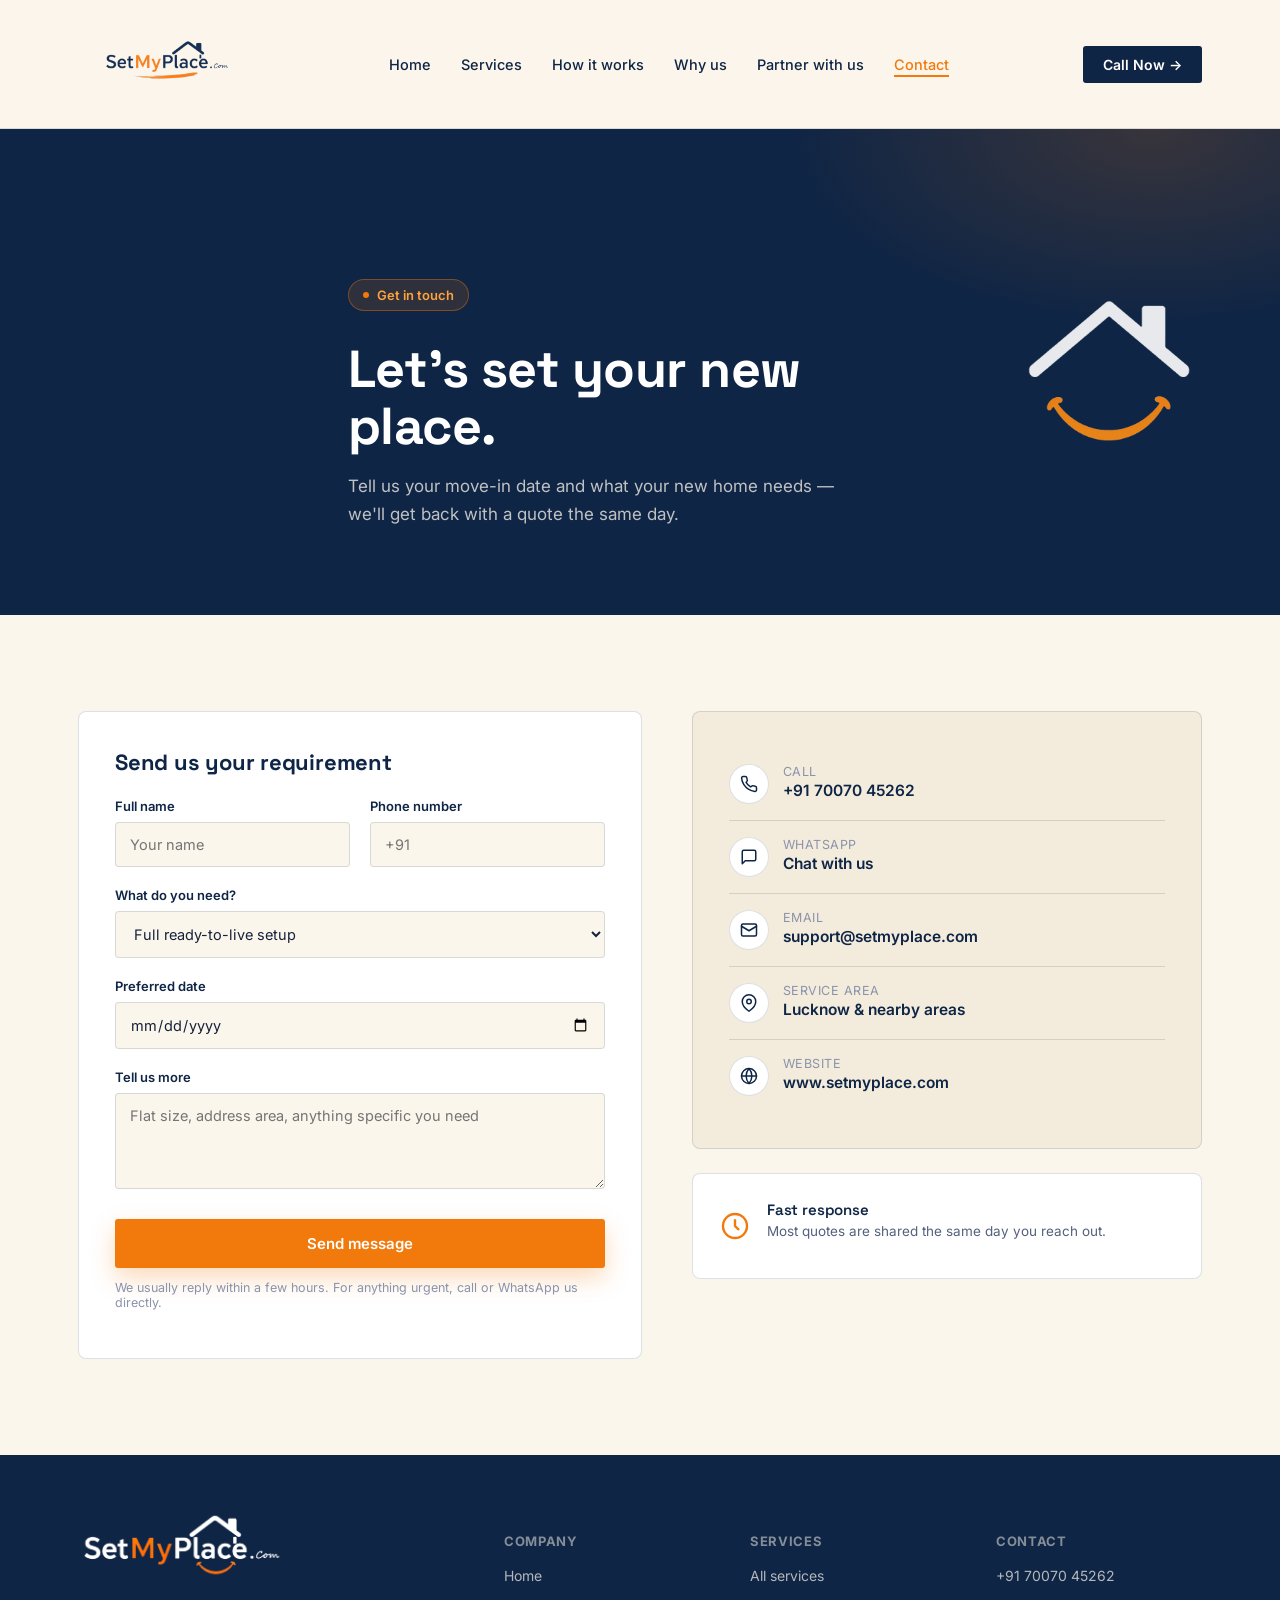
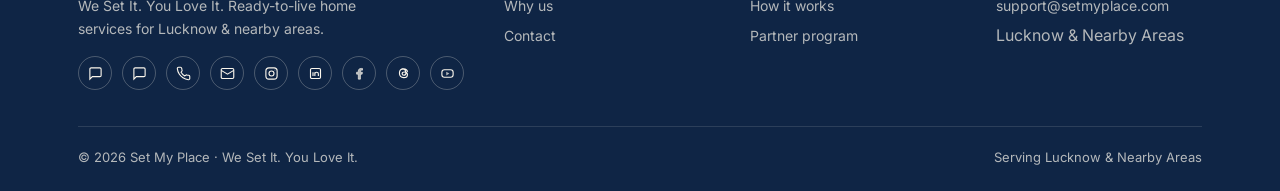
==== commit 4fca7923: "update" ====
--- a/setmyplace-website/frontend/contact.html
+++ b/setmyplace-website/frontend/contact.html
@@ -249,6 +249,6 @@
 
 <button class="to-top" aria-label="Back to top"><svg viewBox="0 0 24 24" fill="none" stroke-width="2"><path d="M12 19V5M5 12l7-7 7 7"/></svg></button>
 
-<script src="../assets/main.js" defer></script>
+<script src="../assets/main.js?v=20260922-3" defer></script>
 </body>
 </html>
--- a/setmyplace-website/assets/style.css
+++ b/setmyplace-website/assets/style.css
@@ -406,9 +406,10 @@
 .badge-card svg{width:30px; height:30px; stroke:var(--orange); margin:0 auto 14px;}
 .badge-card h4{font-size:15px; color:var(--navy); font-weight:600;}
 
-.testi-grid{display:grid; grid-template-columns:repeat(3,1fr); gap:24px;}
+.testi-carousel{position:relative; overflow:hidden; width:100%;}
+.testi-grid{display:flex; flex-wrap:nowrap; gap:24px; width:100%; transition:transform .6s var(--ease); will-change:transform;}
 .testi-card{
-  background:var(--white); border:1px solid var(--line); border-radius:8px; padding:28px;
+  flex:0 0 calc((100% - 48px) / 3); min-width:0; background:var(--white); border:1px solid var(--line); border-radius:8px; padding:28px;
   transition:transform .3s var(--ease), box-shadow .3s var(--ease);
 }
 .testi-card:hover{transform:translateY(-6px); box-shadow:0 16px 30px rgba(15,37,69,0.1);}
@@ -421,8 +422,14 @@
 }
 .testi-name{font-size:14px; font-weight:600; color:var(--navy);}
 .testi-loc{font-size:12.5px; color:#8A93AB;}
-
-@media (max-width:900px){ .badge-grid{grid-template-columns:1fr 1fr;} .testi-grid{grid-template-columns:1fr;} .why-grid{grid-template-columns:1fr;} .check-grid{grid-template-columns:1fr;} }
+.testi-controls{display:flex; align-items:center; justify-content:center; gap:18px; margin-top:28px;}
+.testi-control{width:38px; height:38px; border:1px solid var(--line); border-radius:50%; background:var(--white); color:var(--navy); cursor:pointer; font-size:18px; line-height:1; transition:background .25s var(--ease), color .25s var(--ease), transform .25s var(--ease);}
+.testi-control:hover{background:var(--orange); color:var(--white); transform:translateY(-2px);}
+.testi-dots{display:flex; align-items:center; gap:7px;}
+.testi-dot{width:7px; height:7px; padding:0; border:0; border-radius:50%; background:rgba(15,37,69,.25); cursor:pointer; transition:width .25s var(--ease), background .25s var(--ease);}
+.testi-dot.active{width:22px; border-radius:10px; background:var(--orange);}
+
+@media (max-width:900px){ .badge-grid{grid-template-columns:1fr 1fr;} .testi-card{flex-basis:100%;} .why-grid{grid-template-columns:1fr;} .check-grid{grid-template-columns:1fr;} }
 
 /* ============================================================
    Partner
@@ -518,8 +525,9 @@
 }
 .send-overlay.is-visible{opacity:1; visibility:visible;}
 .send-loader{
-  position:absolute; top:50%; left:50%; width:220px;
-  transform:translate(-50%, -50%); text-align:center; color:var(--white);
+  position:absolute; top:50%; left:50%; width:220px; z-index:1;
+  transform:translate(-50%, -50%);
+  text-align:center; color:var(--white);
 }
 .rocket-scene{position:relative; width:140px; height:140px; margin:0 auto;}
 .paper-rocket{width:100%; height:100%; filter:drop-shadow(0 14px 12px rgba(0,0,0,.25)); animation:rocketFloat 1.8s ease-in-out infinite;}
@@ -595,3 +603,88 @@
 .to-top.show{opacity:1; pointer-events:auto; transform:translateY(0);}
 .to-top:hover{background:var(--orange);}
 .to-top svg{width:18px; height:18px; stroke:var(--white);}
+
+/* ============================================================
+   Send overlay
+   ============================================================ */  
+
+.send-overlay{
+  position:fixed;
+  inset:0;
+  z-index:99999;
+  display:block;
+  background:rgba(15,37,69,0.94);
+  opacity:0;
+  visibility:hidden;
+  transition:opacity .3s var(--ease), visibility .3s var(--ease);
+}
+
+.send-overlay.is-visible{
+  opacity:1;
+  visibility:visible;
+}
+
+.send-loader{
+  position:absolute;
+  top:50%;
+  left:50%;
+  width:280px;
+  z-index:10;
+  transform:translate(-50%, -50%);
+  text-align:center;
+  color:#FFFFFF;
+}
+
+.rocket-scene{
+  position:relative;
+  width:160px;
+  height:160px;
+  margin:0 auto;
+  display:flex;
+  align-items:center;
+  justify-content:center;
+  overflow:visible;
+}
+
+.paper-rocket{
+  display:block !important;
+  visibility:visible !important;
+  opacity:1 !important;
+  position:relative;
+  z-index:5;
+  width:140px;
+  height:140px;
+  filter:drop-shadow(0 14px 12px rgba(0,0,0,.35));
+  animation:rocketFloat 1.8s ease-in-out infinite;
+}
+
+.rocket-trail{
+  position:absolute;
+  z-index:2;
+  left:42px;
+  bottom:4px;
+  width:7px;
+  height:45px;
+  border-radius:999px;
+  background:linear-gradient(#F2790C, transparent);
+  transform:rotate(35deg);
+  animation:trailPulse .8s ease-in-out infinite alternate;
+}
+
+.send-overlay-text{
+  position:relative;
+  z-index:5;
+  margin:12px 0 0;
+  font-family:'Space Grotesk',sans-serif;
+  font-size:18px;
+  font-weight:600;
+  color:#FFFFFF;
+}
+
+.send-overlay.is-sent .paper-rocket{
+  animation:rocketLaunch .9s var(--ease) forwards;
+}
+
+.send-overlay.is-sent .rocket-trail{
+  animation:trailLaunch .9s var(--ease) forwards;
+}
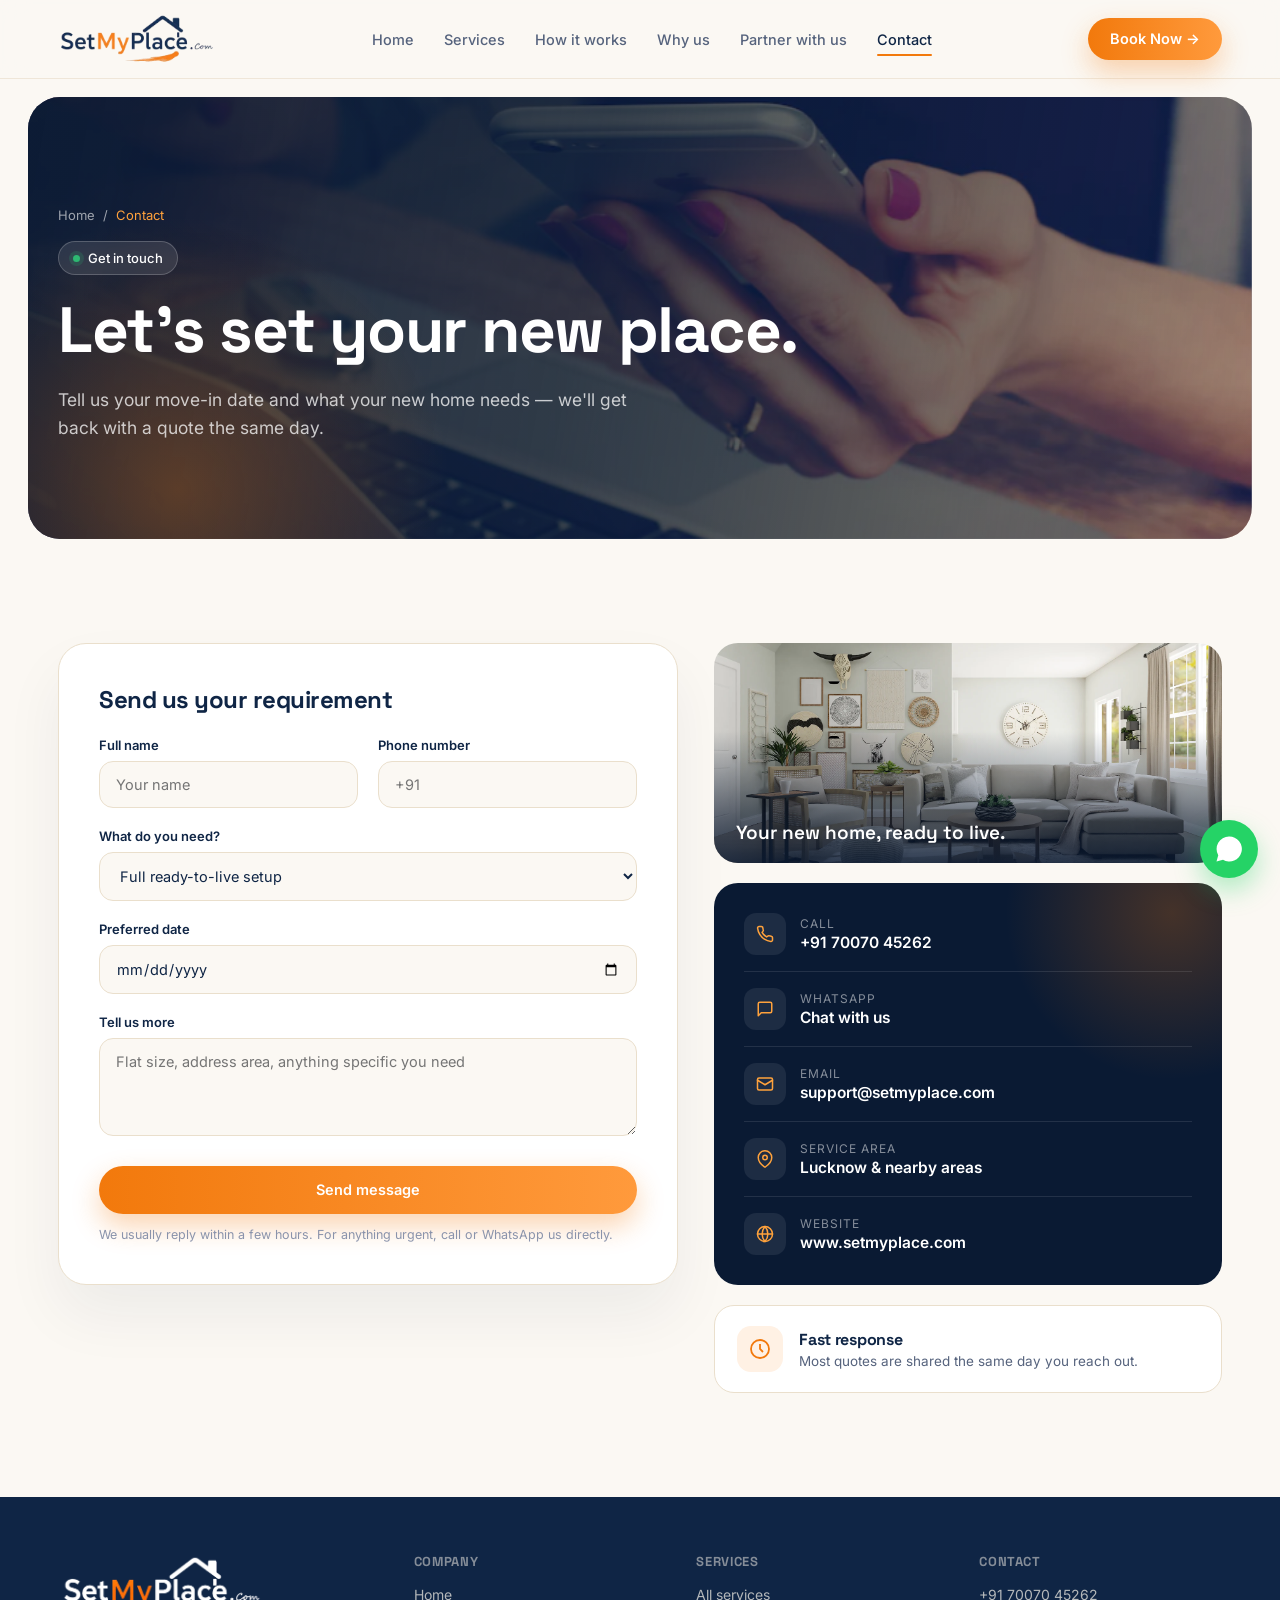
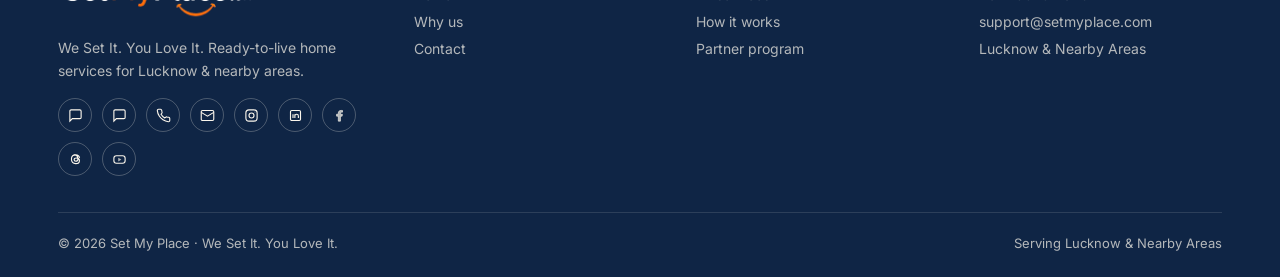
==== commit 41d424fd: "feat: redesign public pages (warm home + glow style, loader, animated logo) New site.css/site.js des" ====
--- a/setmyplace-website/frontend/contact.html
+++ b/setmyplace-website/frontend/contact.html
@@ -25,15 +25,24 @@
 <link rel="preconnect" href="https://fonts.googleapis.com">
 <link rel="preconnect" href="https://fonts.gstatic.com" crossorigin>
 <link href="https://fonts.googleapis.com/css2?family=Space+Grotesk:wght@400;500;600;700&family=Inter:wght@400;500;600;700&display=swap" rel="stylesheet">
-<link rel="stylesheet" href="../assets/style.css">
+<script>try{document.documentElement.classList.add(sessionStorage.getItem('smp-loaded')?'no-loader':'has-loader')}catch(e){document.documentElement.classList.add('no-loader')}</script>
+<link rel="stylesheet" href="../assets/site.css?v=20261123">
 </head>
 <body>
 
+<div id="loader" aria-hidden="true">
+  <div class="ld-logo"><span class="ld-ring2"></span><span class="ld-ring"></span><img src="../assets/icon.png" alt=""></div>
+  <div class="ld-bottom">
+    <div class="ld-pct"></div>
+    <div class="ld-words"><b>Setting your place…</b>Shifting · Unpacking · Cleaning<br>Lucknow &amp; nearby</div>
+  </div>
+  <div class="ld-bar"></div>
+</div>
+
 <header class="site-header">
-  <div class="navbar">
-        <a class="brand" href="index.html">
-      <img src="../assets/logo.gif" alt="Set My Place icon">
-      <!-- <span class="brand-word">Set<span>My</span>Place</span> -->
+  <div class="wrap navbar">
+    <a class="brand" href="index.html">
+      <img src="../assets/logo-anim.webp" alt="Set My Place" width="157" height="50">
     </a>
     <nav class="main-nav">
       <ul>
@@ -46,38 +55,40 @@
       </ul>
     </nav>
     <div class="nav-right">
-      <a class="nav-cta" href="tel:+917007045262">Call Now →</a>
+      <a class="btn-primary nav-cta" href="contact.html">Book Now →</a>
       <button class="menu-toggle" aria-label="Toggle menu" aria-expanded="false"><span></span><span></span><span></span></button>
     </div>
   </div>
   <div class="mobile-nav">
     <ul>
-      <li><a href="index.html">Home</a></li>
-      <li><a href="services.html">Services</a></li>
-      <li><a href="how-it-works.html">How it works</a></li>
-      <li><a href="why-us.html">Why us</a></li>
-      <li><a href="partner.html">Partner with us</a></li>
-      <li><a href="contact.html" class="active">Contact</a></li>
+        <li><a href="index.html">Home</a></li>
+        <li><a href="services.html">Services</a></li>
+        <li><a href="how-it-works.html">How it works</a></li>
+        <li><a href="why-us.html">Why us</a></li>
+        <li><a href="partner.html">Partner with us</a></li>
+        <li><a href="contact.html" class="active">Contact</a></li>
     </ul>
-    <a class="btn-primary nav-cta" href="tel:+917007045262">Call Now</a>
+    <a class="btn-primary nav-cta" href="contact.html">Book Now</a>
   </div>
 </header>
 
-<section class="hero-inner">
-  <div class="wrap hero-inner-inner">
-    <div class="eyebrow-tag"><i></i> Get in touch</div>
-    <h1>Let's set your new place.</h1>
-    <p class="lead">Tell us your move-in date and what your new home needs — we'll get back with a quote the same day.</p>
-  </div>
-  <img class="hero-inner-icon" src="../assets/icon.png" alt="">
+<section class="page-hero">
+  <img src="../assets/img/step-call.webp" alt="" fetchpriority="high">
+  <div class="wrap">
+    <div class="crumbs rise"><a href="index.html">Home</a><span>/</span><span>Contact</span></div>
+    <div class="eyebrow rise" style="--d:.05s"><i></i> Get in touch</div>
+    <h1 class="rise" style="--d:.12s">Let's set your new place.</h1>
+    <p class="lead rise" style="--d:.2s">Tell us your move-in date and what your new home needs — we'll get back with a quote the same day.</p>
+    
+  </div>
 </section>
 
-<section>
+<section class="sec">
   <div class="wrap">
     <div class="contact-grid">
 
       <div class="form-card reveal">
-        <h3 style="font-size:22px; color:var(--navy); margin-bottom:22px;">Send us your requirement</h3>
+        <h3>Send us your requirement</h3>
         <form id="contactForm">
           <input type="text" name="company_website" id="company_website" autocomplete="off" tabindex="-1" style="position:absolute; left:-9999px; width:1px; height:1px; opacity:0;" aria-hidden="true">
           <div class="form-two">
@@ -137,7 +148,8 @@
         </form>
       </div>
 
-      <div class="reveal">
+      <div class="contact-side reveal" data-delay="120">
+        <div class="contact-photo"><img src="../assets/img/living-room.webp" alt="A finished living room set up by Set My Place" loading="lazy"><span>Your new home, ready to live.</span></div>
         <div class="contact-info-card">
           <div class="info-row">
             <div class="ic"><svg viewBox="0 0 24 24" fill="none" stroke-width="2" stroke-linecap="round" stroke-linejoin="round"><path d="M22 16.92v3a2 2 0 0 1-2.18 2 19.79 19.79 0 0 1-8.63-3.07 19.5 19.5 0 0 1-6-6 19.79 19.79 0 0 1-3.07-8.67A2 2 0 0 1 4.11 2h3a2 2 0 0 1 2 1.72c.12.9.3 1.77.54 2.61a2 2 0 0 1-.45 2.11L8.09 9.91a16 16 0 0 0 6 6l1.47-1.11a2 2 0 0 1 2.11-.45c.84.24 1.71.42 2.61.54A2 2 0 0 1 22 16.92z"/></svg></div>
@@ -160,12 +172,11 @@
             <div><div class="t">Website</div><div class="v">www.setmyplace.com</div></div>
           </div>
         </div>
-
-        <div class="badge-card" style="margin-top:24px; text-align:left; display:flex; align-items:center; gap:16px;">
-          <svg viewBox="0 0 24 24" fill="none" stroke="var(--orange)" stroke-width="1.8" style="width:32px; height:32px; margin:0; flex:none;"><circle cx="12" cy="12" r="9"/><path d="M12 7v5l3 3"/></svg>
+        <div class="fast-card">
+          <svg viewBox="0 0 24 24" fill="none" stroke="var(--o)" stroke-width="1.8"><circle cx="12" cy="12" r="9"/><path d="M12 7v5l3 3"/></svg>
           <div>
-            <h4 style="font-size:15px;">Fast response</h4>
-            <p style="margin-top:4px; font-size:13.5px; color:#54617D;">Most quotes are shared the same day you reach out.</p>
+            <h4>Fast response</h4>
+            <p>Most quotes are shared the same day you reach out.</p>
           </div>
         </div>
       </div>
@@ -223,7 +234,6 @@
     </div>
   </div>
 </footer>
-
 <div class="send-overlay" id="sendOverlay" aria-hidden="true">
   <div class="send-loader" role="status" aria-live="polite">
     <div class="rocket-scene">
@@ -247,8 +257,10 @@
   </div>
 </div>
 
+<a class="wa-float" href="https://wa.me/917007045262" target="_blank" rel="noopener" aria-label="Chat on WhatsApp"><svg viewBox="0 0 24 24"><path d="M17.5 14.4c-.3-.1-1.8-.9-2-1s-.5-.1-.7.1-.8 1-.9 1.2-.3.2-.6.1a8.2 8.2 0 0 1-4-3.5c-.3-.5.3-.5.9-1.6.1-.2 0-.4 0-.5l-.9-2.2c-.2-.6-.5-.5-.7-.5h-.6a1.1 1.1 0 0 0-.8.4 3.4 3.4 0 0 0-1 2.5 5.9 5.9 0 0 0 1.2 3.1c.2.2 2.1 3.2 5.1 4.5 1.9.8 2.6.9 3.6.7.6-.1 1.8-.7 2-1.4s.3-1.3.2-1.4l-.8-.5zM12 2a10 10 0 0 0-8.6 15l-1.4 5 5.2-1.4A10 10 0 1 0 12 2z"/></svg></a>
 <button class="to-top" aria-label="Back to top"><svg viewBox="0 0 24 24" fill="none" stroke-width="2"><path d="M12 19V5M5 12l7-7 7 7"/></svg></button>
 
-<script src="../assets/main.js?v=20260922-3" defer></script>
+<script src="../assets/main.js?v=20261123" defer></script>
+<script src="../assets/site.js?v=20261123" defer></script>
 </body>
 </html>
--- a/setmyplace-website/assets/site.css
+++ b/setmyplace-website/assets/site.css
@@ -0,0 +1,508 @@
+/* ============================================================
+   Set My Place — "Warm Home + Glow" stylesheet (public pages)
+   The admin page keeps using style.css.
+   ============================================================ */
+@property --n { syntax:'<integer>'; inherits:false; initial-value:0; }
+:root{
+  --navy:#0F2545; --navy-d:#0A1A33; --navy-2:#16335E;
+  --cream:#FBF8F3; --cream-2:#F4EDE1; --line:#EADFCC;
+  --ink:#0F2545; --muted:#56637D; --soft:#8A93AB;
+  --o:#F2790C; --o2:#FFA23C; --o-tint:#FFF1E4;
+  --white:#fff;
+  --maxw:1220px;
+  --ease:cubic-bezier(.2,.7,.2,1);
+  --shadow:0 30px 60px rgba(15,37,69,.14);
+  /* aliases used by copied form/overlay rules */
+  --orange:var(--o); --orange-2:var(--o2); --paper:var(--cream); --paper-2:var(--cream-2);
+}
+*{box-sizing:border-box}
+html{scroll-behavior:smooth}
+body{margin:0;font-family:Inter,system-ui,sans-serif;background:var(--cream);color:var(--ink);-webkit-font-smoothing:antialiased;overflow-x:hidden}
+h1,h2,h3,h4,h5{font-family:'Space Grotesk',sans-serif;margin:0;letter-spacing:-.02em;color:inherit}
+p{margin:0}
+a{color:inherit;text-decoration:none}
+img{display:block;max-width:100%}
+button{font-family:inherit}
+::selection{background:var(--o);color:#fff}
+.wrap{max-width:var(--maxw);margin:0 auto;padding:0 28px}
+
+/* ---------- buttons ---------- */
+.btn-primary,.btn-ghost,.btn-light,.btn-navy,.btn-outline-navy{
+  display:inline-flex;align-items:center;justify-content:center;gap:8px;padding:15px 26px;border-radius:999px;
+  font-weight:600;font-size:14.5px;line-height:1.2;cursor:pointer;border:0;font-family:inherit;
+  transition:transform .25s var(--ease),box-shadow .25s var(--ease),background .25s,color .25s;
+}
+.btn-primary:hover,.btn-ghost:hover,.btn-light:hover,.btn-navy:hover,.btn-outline-navy:hover{transform:translateY(-2px)}
+.btn-primary{background:linear-gradient(90deg,var(--o),#FF9A3C);color:#fff;box-shadow:0 12px 28px rgba(242,121,12,.32)}
+.btn-primary:hover{box-shadow:0 16px 36px rgba(242,121,12,.45)}
+.btn-navy{background:var(--navy);color:#fff}
+.btn-ghost,.btn-outline-navy{background:transparent;border:1.5px solid var(--navy);color:var(--navy)}
+.btn-ghost:hover,.btn-outline-navy:hover{background:var(--navy);color:#fff}
+.btn-light{background:transparent;border:1.5px solid rgba(255,255,255,.4);color:#fff}
+.btn-light:hover{background:#fff;color:var(--navy)}
+.btn-primary svg{width:16px;height:16px}
+.actions{display:flex;gap:12px;flex-wrap:wrap}
+
+/* ---------- loader (first visit per session) ---------- */
+#loader{position:fixed;inset:0;z-index:10000;background:var(--navy-d);color:#fff;overflow:hidden;
+  clip-path:inset(0 0 0 0);animation:ldOut .8s cubic-bezier(.75,0,.2,1) 2.2s forwards}
+#loader.done{animation:ldOut .75s cubic-bezier(.75,0,.2,1) forwards}
+html.no-loader #loader{display:none}
+@keyframes ldOut{to{clip-path:inset(0 0 100% 0);visibility:hidden}}
+#loader::before{content:"";position:absolute;left:50%;top:44%;width:620px;height:620px;transform:translate(-50%,-50%);border-radius:50%;
+  background:radial-gradient(circle,rgba(242,121,12,.25),transparent 62%);animation:ldGlow 2.4s ease-in-out infinite}
+@keyframes ldGlow{50%{opacity:.6;transform:translate(-50%,-50%) scale(1.12)}}
+#loader .ld-logo{position:absolute;left:50%;top:44%;width:120px;height:120px;transform:translate(-50%,-50%)}
+#loader .ld-logo img{width:100%;height:100%;object-fit:contain;animation:ldPulse 1.4s ease-in-out infinite}
+#loader .ld-ring{position:absolute;inset:-20px;border-radius:50%;border:2.5px solid transparent;border-top-color:var(--o);border-right-color:var(--o2);animation:spin 1s linear infinite}
+#loader .ld-ring2{position:absolute;inset:-34px;border-radius:50%;border:1px dashed rgba(255,255,255,.16);animation:spin 9s linear infinite reverse}
+@keyframes spin{to{transform:rotate(360deg)}}
+@keyframes ldPulse{50%{transform:scale(.93);opacity:.85}}
+#loader .ld-bottom{position:absolute;left:6vw;right:6vw;bottom:5vw;display:flex;justify-content:space-between;align-items:flex-end;gap:20px}
+#loader .ld-pct{font-family:'Space Grotesk',sans-serif;font-size:clamp(72px,13vw,170px);font-weight:700;line-height:.85;letter-spacing:-.05em;
+  counter-reset:n var(--n);animation:ldCount 2s cubic-bezier(.3,.7,.3,1) forwards}
+#loader .ld-pct:empty::after{content:counter(n) "%"}
+@keyframes ldCount{from{--n:0}to{--n:100}}
+#loader .ld-words{text-align:right;font-size:13px;line-height:2;color:rgba(255,255,255,.55)}
+#loader .ld-words b{display:block;color:#fff;font-family:'Space Grotesk',sans-serif;font-size:20px;font-weight:600;letter-spacing:-.01em}
+#loader .ld-bar{position:absolute;left:0;bottom:0;height:5px;width:100%;background:linear-gradient(90deg,var(--o),var(--o2));
+  transform-origin:left;transform:scaleX(0);animation:ldBar 2s cubic-bezier(.3,.7,.3,1) forwards}
+@keyframes ldBar{to{transform:scaleX(1)}}
+
+/* ---------- header ---------- */
+.site-header{position:sticky;top:0;z-index:50;background:rgba(251,248,243,.82);backdrop-filter:blur(14px);-webkit-backdrop-filter:blur(14px);
+  border-bottom:1px solid rgba(234,223,204,.7);transition:transform .35s var(--ease),box-shadow .3s,background .3s}
+.site-header.scrolled{background:rgba(251,248,243,.92);box-shadow:0 10px 30px rgba(15,37,69,.08)}
+.site-header.nav-hidden{transform:translateY(-100%)}
+.navbar{display:flex;align-items:center;justify-content:space-between;gap:24px;height:78px}
+.brand{display:flex;align-items:center;flex:none}
+.brand img{height:50px;width:auto}
+.main-nav ul{list-style:none;margin:0;padding:0;display:flex;gap:30px}
+.main-nav a{font-size:14.5px;font-weight:500;color:var(--muted);position:relative;padding:6px 0;transition:color .2s}
+.main-nav a::after{content:"";position:absolute;left:0;right:0;bottom:-2px;height:2px;border-radius:2px;background:var(--o);transform:scaleX(0);transition:transform .3s var(--ease)}
+.main-nav a:hover,.main-nav a.active{color:var(--navy)}
+.main-nav a:hover::after,.main-nav a.active::after{transform:scaleX(1)}
+.nav-right{display:flex;align-items:center;gap:12px}
+.nav-right .nav-cta{padding:12px 22px}
+.menu-toggle{display:none;width:44px;height:44px;border-radius:12px;border:1px solid var(--line);background:#fff;cursor:pointer;position:relative}
+.menu-toggle span{position:absolute;left:12px;right:12px;height:2px;border-radius:2px;background:var(--navy);transition:transform .3s,opacity .3s}
+.menu-toggle span:nth-child(1){top:15px}.menu-toggle span:nth-child(2){top:21px}.menu-toggle span:nth-child(3){top:27px}
+.menu-toggle.open span:nth-child(1){transform:translateY(6px) rotate(45deg)}
+.menu-toggle.open span:nth-child(2){opacity:0}
+.menu-toggle.open span:nth-child(3){transform:translateY(-6px) rotate(-45deg)}
+.mobile-nav{display:none}
+
+/* ---------- reveal (classes driven by main.js) ---------- */
+.reveal{opacity:0;transform:translateY(28px);transition:opacity .8s var(--ease),transform .8s var(--ease)}
+.reveal-scale{opacity:0;transform:scale(.96);transition:opacity .8s var(--ease),transform .8s var(--ease)}
+.check-item{opacity:0;transform:translateY(18px);transition:opacity .6s var(--ease),transform .6s var(--ease),box-shadow .3s}
+.reveal.in,.reveal-scale.in,.check-item.in{opacity:1;transform:none}
+.rise{opacity:0;transform:translateY(26px);animation:rise .9s var(--ease) forwards;animation-delay:calc(var(--d,0s) + .1s)}
+html.has-loader .rise{animation-delay:calc(var(--d,0s) + 2.5s)}
+@keyframes rise{to{opacity:1;transform:none}}
+
+/* ---------- section basics ---------- */
+.sec{padding:104px 0}
+.sec.tight-top{padding-top:0}
+.sec-alt{background:var(--cream-2)}
+.kicker{display:inline-flex;align-items:center;gap:8px;font-size:12.5px;letter-spacing:.18em;text-transform:uppercase;color:var(--o);font-weight:700;margin-bottom:14px}
+.kicker::before{content:"";width:22px;height:2px;background:currentColor}
+.kicker.light{color:var(--o2)}
+.sec-head{display:flex;justify-content:space-between;align-items:flex-end;gap:30px;margin-bottom:46px}
+.sec-head h2{font-size:clamp(30px,3.6vw,48px);max-width:680px;line-height:1.08}
+.sec-head p{color:var(--muted);max-width:430px;line-height:1.65}
+.sec-head.center{flex-direction:column;align-items:center;text-align:center}
+.sec-head.center h2{margin:0 auto}
+.sec-head.center p{max-width:560px}
+.sec-head.stack{flex-direction:column;align-items:flex-start}
+.sec-head.stack p{max-width:620px}
+.center-cta{text-align:center;margin-top:46px}
+
+/* ---------- home hero ---------- */
+.hero-home{position:relative;padding:64px 0 0;overflow:hidden}
+.hero-home::before{content:"";position:absolute;right:-200px;top:-160px;width:760px;height:760px;border-radius:50%;background:radial-gradient(circle,rgba(242,121,12,.16),transparent 62%);pointer-events:none}
+.hero-grid{position:relative;display:grid;grid-template-columns:1fr 1.05fr;gap:50px;align-items:center}
+.eyebrow{display:inline-flex;gap:8px;align-items:center;font-size:13px;background:#fff;border:1px solid var(--line);padding:8px 14px;border-radius:999px;margin-bottom:22px;font-weight:500;color:var(--navy)}
+.eyebrow i{width:7px;height:7px;border-radius:50%;background:#2EB872;box-shadow:0 0 0 4px rgba(46,184,114,.18)}
+.hero-home h1{font-size:clamp(40px,5vw,66px);line-height:1.03}
+h1 em,h2 em{font-style:normal;background:linear-gradient(90deg,var(--o),#FF9A3C);-webkit-background-clip:text;background-clip:text;color:transparent}
+.lead{font-size:17.5px;color:var(--muted);line-height:1.65;max-width:540px;margin:22px 0 32px}
+.trust{display:flex;gap:16px;align-items:center;margin-top:34px;font-size:13.5px;color:var(--muted)}
+.trust b{color:var(--ink)}
+.avatars{display:flex}
+.avatars span{width:38px;height:38px;border-radius:50%;border:3px solid var(--cream);margin-left:-10px;display:grid;place-items:center;background:var(--navy);color:#fff;font:700 14px 'Space Grotesk',sans-serif}
+.avatars span:first-child{margin-left:0}.avatars span:nth-child(2){background:var(--o)}.avatars span:nth-child(3){background:var(--navy-2)}.avatars span:last-child{background:#fff;color:var(--ink)}
+.collage{position:relative;height:540px}
+.collage .ph{position:absolute;border-radius:24px;overflow:hidden;box-shadow:0 30px 60px rgba(15,37,69,.18)}
+.collage .ph img{width:100%;height:100%;object-fit:cover;transition:transform 1.2s var(--ease)}
+.collage .ph:hover img{transform:scale(1.06)}
+.collage .p1{left:12%;top:0;width:66%;height:74%}
+.collage .p2{right:0;bottom:4%;width:42%;height:44%;border:6px solid var(--cream)}
+.collage .p3{left:0;bottom:0;width:36%;height:38%;border:6px solid var(--cream)}
+.float-card{position:absolute;z-index:3;background:rgba(255,255,255,.93);backdrop-filter:blur(10px);border-radius:16px;padding:13px 17px;font-size:12.5px;color:var(--muted);
+  box-shadow:0 18px 40px rgba(15,37,69,.16);display:flex;gap:11px;align-items:center}
+.float-card .fc-in{display:flex;gap:11px;align-items:center;animation:float 5s ease-in-out infinite}
+.float-card b{display:block;font-family:'Space Grotesk',sans-serif;font-size:20px;color:var(--ink);line-height:1.1}
+.float-card i{width:38px;height:38px;border-radius:11px;background:var(--o-tint);display:grid;place-items:center;font-style:normal;font-size:18px}
+.float-card.c1{right:6%;top:6%}
+.float-card.c2{left:2%;top:44%}.float-card.c2 .fc-in{animation-delay:-2.4s}
+@keyframes float{50%{transform:translateY(-10px)}}
+.marquee{margin-top:70px;background:var(--navy);color:#fff;padding:20px 0;white-space:nowrap;overflow:hidden;font-family:'Space Grotesk',sans-serif;font-size:19px}
+.marquee div{display:inline-block;animation:mq 34s linear infinite}
+@keyframes mq{to{transform:translateX(-50%)}}
+.marquee span{margin:0 28px}
+.marquee span::before{content:"\2726  ";color:var(--o)}
+
+/* ---------- photo service cards ---------- */
+.svc-grid{display:grid;grid-template-columns:repeat(3,1fr);gap:22px}
+.svc-card{display:block;background:#fff;border:1px solid var(--line);border-radius:24px;overflow:hidden;transition:opacity .8s var(--ease),transform .4s var(--ease),box-shadow .4s}
+.svc-card.in:hover{transform:translateY(-8px);box-shadow:var(--shadow)}
+.svc-img{position:relative;height:210px;overflow:hidden;background:var(--cream-2)}
+.svc-img img{width:100%;height:100%;object-fit:cover;transition:transform 1s var(--ease)}
+.svc-card:hover .svc-img img{transform:scale(1.08)}
+.svc-img::after{content:"";position:absolute;inset:0;background:linear-gradient(180deg,transparent 50%,rgba(15,37,69,.45))}
+.num-pill{position:absolute;z-index:2;left:18px;bottom:14px;color:#fff;font-family:'Space Grotesk',sans-serif;font-weight:700;font-size:13.5px;background:rgba(255,255,255,.18);backdrop-filter:blur(8px);border:1px solid rgba(255,255,255,.3);padding:5px 11px;border-radius:999px}
+.svc-body{padding:24px 26px 26px}
+.svc-body h3{font-size:21px;margin-bottom:8px}
+.svc-body p{font-size:14.5px;color:var(--muted);line-height:1.6;margin-bottom:16px}
+.more{font-size:14px;font-weight:600;color:var(--o)}
+
+/* ---------- stats band ---------- */
+.stats-band{position:relative;background:var(--navy-d);color:#fff;overflow:hidden;border-radius:32px;margin:0 28px;padding:80px 0}
+.stats-band::before{content:"";position:absolute;left:-10%;top:-60%;width:700px;height:700px;border-radius:50%;background:radial-gradient(circle,rgba(242,121,12,.28),transparent 62%)}
+.stats-band::after{content:"";position:absolute;inset:0;background-image:linear-gradient(rgba(255,255,255,.04) 1px,transparent 1px),linear-gradient(90deg,rgba(255,255,255,.04) 1px,transparent 1px);background-size:56px 56px;
+  -webkit-mask:linear-gradient(90deg,#000,transparent 70%);mask:linear-gradient(90deg,#000,transparent 70%)}
+.stats-band .wrap{position:relative;z-index:1;display:grid;grid-template-columns:1fr 1.4fr;gap:50px;align-items:center}
+.stats-band h2{font-size:clamp(28px,3.2vw,42px);line-height:1.1;margin-bottom:14px}
+.stats-band p{color:rgba(255,255,255,.65);line-height:1.65}
+.stats{display:grid;grid-template-columns:1fr 1fr;gap:16px}
+.stat{background:rgba(255,255,255,.05);border:1px solid rgba(255,255,255,.1);border-radius:20px;padding:26px;backdrop-filter:blur(8px)}
+.stat-num{font-family:'Space Grotesk',sans-serif;font-size:44px;font-weight:700;display:block;line-height:1.1;margin-bottom:4px}
+.stat-num.small{color:var(--o2)}
+.stat-label{font-size:14px;color:rgba(255,255,255,.6)}
+
+/* ---------- before / after ---------- */
+.ba{position:relative;height:520px;border-radius:28px;overflow:hidden;user-select:none;box-shadow:var(--shadow);--x:50%}
+.ba img{position:absolute;inset:0;width:100%;height:100%;object-fit:cover}
+.ba .before{position:absolute;inset:0;z-index:0}
+.ba .before img{filter:grayscale(.9) brightness(.62) contrast(.9) blur(1px)}
+.ba .before::after{content:"";position:absolute;inset:0;background:linear-gradient(180deg,rgba(60,50,40,.25),rgba(30,25,20,.45))}
+.ba .before svg{position:absolute;inset:0;width:100%;height:100%;z-index:1;filter:drop-shadow(0 12px 14px rgba(0,0,0,.45))}
+.ba .after{z-index:1;clip-path:inset(0 0 0 var(--x))}
+.ba .handle{position:absolute;z-index:2;top:0;bottom:0;left:var(--x);width:3px;background:#fff;transform:translateX(-50%);pointer-events:none}
+.ba .handle::after{content:"\27F7";position:absolute;top:50%;left:50%;transform:translate(-50%,-50%);width:54px;height:54px;border-radius:50%;background:var(--o);color:#fff;display:grid;place-items:center;font-size:22px;box-shadow:0 10px 30px rgba(242,121,12,.5)}
+.ba .tag{position:absolute;z-index:2;top:22px;padding:8px 14px;border-radius:999px;font-size:13px;font-weight:600;background:rgba(255,255,255,.9);pointer-events:none}
+.ba .tl{left:22px}.ba .tr{right:22px;background:var(--o);color:#fff}
+.ba input{position:absolute;z-index:3;inset:0;width:100%;height:100%;opacity:0;cursor:ew-resize;margin:0}
+
+/* ---------- steps / timeline ---------- */
+.timeline{display:grid;grid-template-columns:repeat(4,1fr);gap:22px;position:relative}
+.timeline-with-truck{padding-top:70px;--truck-x:12%}
+.timeline-with-truck::before{content:"";position:absolute;left:0;right:0;top:58px;height:2px;background:repeating-linear-gradient(90deg,var(--line) 0 12px,transparent 12px 20px)}
+.timeline-truck{position:absolute;z-index:3;top:0;left:var(--truck-x);width:96px;height:58px;transform:translateX(-50%);transition:left .7s var(--ease),transform .4s}
+.timeline-truck img{width:100%;height:100%;object-fit:contain;filter:drop-shadow(0 5px 5px rgba(15,37,69,.16))}
+.timeline-with-truck:has(.step:hover) .timeline-truck{transform:translate(-50%,-4px) rotate(-2deg)}
+.step{position:relative}
+.step-img{position:relative;height:190px;border-radius:20px;overflow:hidden;margin-bottom:20px}
+.step-img img{width:100%;height:100%;object-fit:cover;transition:transform .9s var(--ease)}
+.step:hover .step-img img{transform:scale(1.06)}
+.step .dot{width:46px;height:46px;border-radius:50%;background:var(--navy);color:#fff;font-family:'Space Grotesk',sans-serif;font-weight:700;display:grid;place-items:center;transition:transform .3s,background .3s}
+.step-img .dot{position:absolute;left:16px;top:16px;background:var(--o);box-shadow:0 0 0 6px rgba(255,255,255,.5)}
+.step.active .dot,.step:hover .dot{background:var(--o)}
+.step h4{font-size:19px;margin-bottom:6px}
+.step p{font-size:14px;color:var(--muted);line-height:1.6}
+.timeline.steps-6{grid-template-columns:repeat(3,1fr);gap:20px}
+.steps-6 .step{background:#fff;border:1px solid var(--line);border-radius:22px;padding:28px;transition:opacity .8s var(--ease),transform .8s var(--ease),box-shadow .3s}
+.steps-6 .step.in:hover{transform:translateY(-5px);box-shadow:0 20px 40px rgba(15,37,69,.1)}
+.steps-6 .step .dot{margin-bottom:18px}
+.steps-6 .step.active{background:var(--navy);color:#fff;border-color:var(--navy)}
+.steps-6 .step.active p{color:rgba(255,255,255,.7)}
+
+/* ---------- why bento ---------- */
+.why-bento{display:grid;grid-template-columns:1.1fr 1fr 1fr;gap:18px}
+.why-big{grid-row:span 3;position:relative;border-radius:24px;overflow:hidden;min-height:440px;color:#fff;display:flex;align-items:flex-end;padding:32px}
+.why-big img{position:absolute;inset:0;width:100%;height:100%;object-fit:cover}
+.why-big::before{content:"";position:absolute;inset:0;z-index:1;background:linear-gradient(180deg,transparent 25%,rgba(10,26,51,.92))}
+.why-big > div{position:relative;z-index:2}
+.why-big h3{font-size:26px;margin-bottom:10px;line-height:1.15}
+.why-big p{color:rgba(255,255,255,.8);line-height:1.6;margin-bottom:20px}
+.why-card{background:#fff;border:1px solid var(--line);border-radius:22px;padding:24px;display:flex;flex-direction:column;justify-content:center}
+.why-card.in:hover{transform:translateY(-5px);box-shadow:0 20px 40px rgba(15,37,69,.1)}
+.why-card .tick{width:46px;height:46px;border-radius:14px;background:var(--o-tint);display:grid;place-items:center;margin-bottom:14px;color:var(--o)}
+.why-card .tick svg{width:20px;height:20px}
+.why-card span{font-family:'Space Grotesk',sans-serif;font-weight:600;font-size:17.5px;line-height:1.3}
+
+/* ---------- badge cards / benefits ---------- */
+.badge-grid{display:grid;grid-template-columns:repeat(4,1fr);gap:18px}
+.badge-grid.six{grid-template-columns:repeat(3,1fr)}
+.badge-card{background:#fff;border:1px solid var(--line);border-radius:22px;padding:28px 24px;transition:transform .3s var(--ease),box-shadow .3s}
+.badge-card:hover{transform:translateY(-5px);box-shadow:0 20px 40px rgba(15,37,69,.1)}
+.badge-card svg{width:48px;height:48px;padding:12px;border-radius:14px;background:var(--o-tint);stroke:var(--o);margin-bottom:16px}
+.badge-card h4{font-size:18px}
+.badge-card p{font-size:14px;color:var(--muted);line-height:1.6;margin-top:6px}
+.photo-badges{display:grid;grid-template-columns:1fr 1.3fr;gap:22px;align-items:stretch}
+.photo-badges .ph{position:relative;border-radius:24px;overflow:hidden;min-height:320px}
+.photo-badges .ph img{position:absolute;inset:0;width:100%;height:100%;object-fit:cover}
+.photo-badges .badge-grid{grid-template-columns:1fr 1fr}
+
+.benefit-band{position:relative;background:var(--navy-d);color:#fff;border-radius:32px;padding:64px 56px;overflow:hidden}
+.benefit-band::before{content:"";position:absolute;right:-180px;top:-220px;width:640px;height:640px;border-radius:50%;background:radial-gradient(circle,rgba(242,121,12,.26),transparent 62%)}
+.benefit-band > *{position:relative}
+.benefit-top{display:flex;justify-content:space-between;align-items:flex-end;gap:30px;margin-bottom:40px}
+.benefit-top h2{font-size:clamp(28px,3.2vw,42px);line-height:1.1;margin-bottom:12px}
+.benefit-top p{color:rgba(255,255,255,.65);line-height:1.65;max-width:520px}
+.benefit-grid{display:grid;grid-template-columns:repeat(3,1fr);gap:16px}
+.benefit{background:rgba(255,255,255,.05);border:1px solid rgba(255,255,255,.1);border-radius:20px;padding:24px;transition:background .3s,transform .3s}
+.benefit:hover{background:rgba(255,255,255,.09);transform:translateY(-4px)}
+.benefit svg{width:24px;height:24px;color:var(--o2);margin-bottom:14px}
+.benefit h4{font-size:17px;margin-bottom:6px}
+.benefit p{font-size:14px;color:rgba(255,255,255,.62);line-height:1.6}
+
+/* ---------- testimonials ---------- */
+.testi-carousel{position:relative;overflow:hidden;width:100%;padding:4px 2px 2px}
+.testi-carousel .testi-grid{display:flex;flex-wrap:nowrap;gap:22px;transition:transform .6s var(--ease);will-change:transform}
+.testi-carousel .testi-card{flex:0 0 calc((100% - 44px)/3)}
+.testi-grid.static{display:grid;grid-template-columns:repeat(3,1fr);gap:22px}
+.testi-card{background:#fff;border:1px solid var(--line);border-radius:22px;padding:28px;display:flex;flex-direction:column;transition:transform .3s,box-shadow .3s}
+.testi-card:hover{box-shadow:0 20px 40px rgba(15,37,69,.08)}
+.testi-stars{color:var(--o);letter-spacing:2px;margin-bottom:14px}
+.testi-card p{font-size:15px;line-height:1.7;margin-bottom:22px;flex:1}
+.testi-who{display:flex;gap:12px;align-items:center}
+.testi-avatar{width:44px;height:44px;border-radius:50%;display:grid;place-items:center;background:linear-gradient(135deg,var(--o),var(--o2));color:#fff;font-family:'Space Grotesk',sans-serif;font-weight:700;font-size:18px;flex:none}
+.testi-name{font-weight:600;font-size:14.5px}
+.testi-loc{font-size:13px;color:var(--muted)}
+.testi-controls{display:flex;align-items:center;justify-content:center;gap:18px;margin-top:30px}
+.testi-control{width:48px;height:48px;border-radius:50%;border:1.5px solid var(--navy);background:none;font-size:18px;cursor:pointer;color:var(--navy);transition:.2s}
+.testi-control:hover{background:var(--navy);color:#fff}
+.testi-dots{display:flex;align-items:center;gap:7px}
+.testi-dot{width:8px;height:8px;padding:0;border:0;border-radius:50%;background:rgba(15,37,69,.25);cursor:pointer;transition:width .25s,background .25s}
+.testi-dot.active{width:24px;border-radius:10px;background:var(--o)}
+
+/* ---------- partner split ---------- */
+.partner-split{display:grid;grid-template-columns:1fr 1fr;background:#fff;border:1px solid var(--line);border-radius:32px;overflow:hidden}
+.partner-split .ph{position:relative;min-height:420px}
+.partner-split .ph img{position:absolute;inset:0;width:100%;height:100%;object-fit:cover}
+.partner-split .tx{padding:56px}
+.partner-split h2{font-size:clamp(28px,3.2vw,42px);line-height:1.1;margin-bottom:16px}
+.partner-split p{color:var(--muted);line-height:1.7;margin-bottom:22px}
+.chips{display:flex;flex-wrap:wrap;gap:10px;margin-bottom:30px}
+.chips span{padding:9px 15px;border-radius:999px;background:var(--cream-2);font-size:13.5px;font-weight:600}
+
+/* ---------- CTA photo band ---------- */
+.cta-photo{position:relative;margin:0 28px 80px;border-radius:32px;overflow:hidden;color:#fff;padding:100px 0;text-align:center}
+.cta-photo > img{position:absolute;inset:0;width:100%;height:100%;object-fit:cover}
+.cta-photo::before{content:"";position:absolute;inset:0;z-index:1;background:linear-gradient(120deg,rgba(10,26,51,.92),rgba(10,26,51,.65)),radial-gradient(600px 300px at 50% 100%,rgba(242,121,12,.4),transparent)}
+.cta-photo .cta-in{position:relative;z-index:2}
+.cta-photo h2{font-size:clamp(32px,4.4vw,58px);line-height:1.05;max-width:800px;margin:0 auto 18px}
+.cta-photo p{color:rgba(255,255,255,.75);margin:0 auto 32px;font-size:17px;max-width:620px}
+.cta-photo .actions{justify-content:center}
+
+/* ---------- inner page hero ---------- */
+.page-hero{position:relative;margin:18px 28px 0;border-radius:32px;overflow:hidden;color:#fff;padding:110px 0 96px;min-height:440px;display:flex;align-items:center}
+.page-hero > img{position:absolute;inset:0;width:100%;height:100%;object-fit:cover;transform:scale(1.06);animation:heroZoom 8s var(--ease) forwards}
+@keyframes heroZoom{to{transform:scale(1)}}
+.page-hero::before{content:"";position:absolute;inset:0;z-index:1;background:linear-gradient(100deg,rgba(10,26,51,.94) 0%,rgba(10,26,51,.78) 45%,rgba(10,26,51,.35) 100%)}
+.page-hero::after{content:"";position:absolute;z-index:1;left:-160px;bottom:-260px;width:620px;height:620px;border-radius:50%;background:radial-gradient(circle,rgba(242,121,12,.32),transparent 62%)}
+.page-hero .wrap{position:relative;z-index:2;width:100%}
+.page-hero .eyebrow{background:rgba(255,255,255,.1);border-color:rgba(255,255,255,.2);color:#fff;backdrop-filter:blur(8px)}
+.page-hero h1{font-size:clamp(38px,5vw,64px);line-height:1.04;max-width:780px}
+.page-hero .lead{color:rgba(255,255,255,.75);max-width:600px;margin-bottom:0}
+.crumbs{display:flex;gap:8px;font-size:13px;color:rgba(255,255,255,.6);margin-bottom:18px}
+.crumbs a:hover{color:#fff}
+.crumbs span:last-child{color:var(--o2)}
+
+/* ---------- service rows (services page) ---------- */
+.svc-rows{display:flex;flex-direction:column;gap:28px}
+.svc-row{display:grid;grid-template-columns:1.05fr 1fr;gap:0;background:#fff;border:1px solid var(--line);border-radius:28px;overflow:hidden}
+.svc-row:nth-child(even) .svc-row-img{order:2}
+.svc-row-img{position:relative;min-height:340px;overflow:hidden}
+.svc-row-img img{position:absolute;inset:0;width:100%;height:100%;object-fit:cover;transition:transform 1.2s var(--ease)}
+.svc-row:hover .svc-row-img img{transform:scale(1.05)}
+.svc-row-text{padding:48px;display:flex;flex-direction:column;justify-content:center}
+.svc-row-text .service-icon{width:54px;height:54px;border-radius:16px;background:var(--o-tint);display:grid;place-items:center;margin-bottom:20px}
+.svc-row-text .service-icon svg{width:26px;height:26px;stroke:var(--o)}
+.svc-row-text .num{font-family:'Space Grotesk',sans-serif;font-weight:700;color:var(--o);font-size:14px;letter-spacing:.12em}
+.svc-row-text h3{font-size:clamp(24px,2.6vw,32px);margin:6px 0 14px}
+.svc-row-text p{color:var(--muted);line-height:1.7;font-size:15.5px;margin-bottom:24px}
+.svc-row-text .more{align-self:flex-start}
+
+/* ---------- FAQ ---------- */
+.faq{max-width:820px;margin:0 auto;display:flex;flex-direction:column;gap:12px}
+.faq-item{background:#fff;border:1px solid var(--line);border-radius:18px;padding:0 24px;transition:box-shadow .3s}
+.faq-item.open{box-shadow:0 16px 34px rgba(15,37,69,.08)}
+.faq-q{width:100%;text-align:left;background:none;border:none;cursor:pointer;display:flex;justify-content:space-between;align-items:center;gap:16px;padding:22px 0;font-size:16.5px;font-weight:600;color:var(--navy);font-family:'Space Grotesk',sans-serif}
+.faq-q .plus{width:30px;height:30px;border-radius:50%;background:var(--o-tint);position:relative;flex:none}
+.faq-q .plus::before,.faq-q .plus::after{content:"";position:absolute;background:var(--o);border-radius:2px;top:50%;left:50%;transform:translate(-50%,-50%);transition:transform .3s,opacity .3s}
+.faq-q .plus::before{width:12px;height:2px}
+.faq-q .plus::after{width:2px;height:12px}
+.faq-item.open .faq-q .plus::after{transform:translate(-50%,-50%) rotate(90deg);opacity:0}
+.faq-a{max-height:0;overflow:hidden;transition:max-height .4s var(--ease)}
+.faq-a p{padding:0 0 22px;font-size:15px;line-height:1.65;color:var(--muted);max-width:660px}
+
+/* ---------- forms (from style.css, restyled) ---------- */
+.contact-grid{display:grid;grid-template-columns:1.1fr .9fr;gap:36px;align-items:start}
+.form-card{background:#fff;border:1px solid var(--line);border-radius:28px;padding:40px;box-shadow:0 30px 60px rgba(15,37,69,.06);position:relative}
+.form-card > h3{font-size:24px;margin-bottom:22px}
+.form-row{margin-bottom:20px}
+.form-row label{display:block;font-size:13px;font-weight:600;color:var(--navy);margin-bottom:8px}
+.form-row input,.form-row select,.form-row textarea{width:100%;padding:14px 16px;border:1px solid var(--line);border-radius:14px;font-family:inherit;font-size:14.5px;color:var(--ink);background:var(--cream);transition:border-color .25s,box-shadow .25s,background .25s}
+.form-row input:focus,.form-row select:focus,.form-row textarea:focus{outline:none;border-color:var(--o);background:#fff;box-shadow:0 0 0 4px rgba(242,121,12,.14)}
+.form-two{display:grid;grid-template-columns:1fr 1fr;gap:0 20px}
+.form-submit{width:100%;margin-top:6px}
+.form-submit:disabled{cursor:wait}
+.form-note{font-size:12.5px;color:var(--soft);margin-top:12px;line-height:1.5}
+.partner-form-title{font-size:18px;color:var(--navy);margin:30px 0 18px;padding-top:26px;border-top:1px solid var(--line);display:flex;align-items:center;gap:10px}
+.partner-form-title:first-of-type{margin-top:0;padding-top:0;border-top:0}
+.check-list{display:grid;grid-template-columns:repeat(2,minmax(0,1fr));gap:10px 18px}
+.check-list label,.declaration-row{display:flex;align-items:flex-start;gap:9px;color:var(--muted);font-size:13.5px;line-height:1.45;cursor:pointer;font-weight:400}
+.check-list input,.declaration-row input{width:16px;height:16px;margin-top:2px;accent-color:var(--o);flex:none}
+.declaration-row{margin:24px 0;padding:16px;background:var(--cream-2);border:1px solid var(--line);border-radius:14px}
+.partner-honeypot{position:absolute;left:-9999px;width:1px;height:1px;opacity:0}
+.form-wrap{max-width:980px;margin:0 auto}
+
+.contact-side{display:flex;flex-direction:column;gap:20px}
+.contact-photo{position:relative;border-radius:24px;overflow:hidden;height:220px}
+.contact-photo img{width:100%;height:100%;object-fit:cover}
+.contact-photo::after{content:"";position:absolute;inset:0;background:linear-gradient(180deg,transparent 40%,rgba(10,26,51,.85))}
+.contact-photo span{position:absolute;z-index:1;left:22px;bottom:18px;color:#fff;font-family:'Space Grotesk',sans-serif;font-weight:600;font-size:19px}
+.contact-info-card{background:var(--navy-d);color:#fff;border-radius:24px;padding:14px 30px;position:relative;overflow:hidden}
+.contact-info-card::before{content:"";position:absolute;right:-140px;top:-160px;width:380px;height:380px;border-radius:50%;background:radial-gradient(circle,rgba(242,121,12,.25),transparent 62%)}
+.info-row{position:relative;display:flex;gap:14px;align-items:center;padding:16px 0;border-bottom:1px solid rgba(255,255,255,.1)}
+.info-row:last-child{border-bottom:none}
+.info-row .ic{width:42px;height:42px;border-radius:12px;background:rgba(255,255,255,.08);display:flex;align-items:center;justify-content:center;flex:none}
+.info-row .ic svg{width:18px;height:18px;stroke:var(--o2)}
+.info-row .t{font-size:12px;text-transform:uppercase;letter-spacing:.08em;color:rgba(255,255,255,.5)}
+.info-row .v{font-size:15.5px;font-weight:600;margin-top:2px}
+.info-row .v a:hover{color:var(--o2)}
+.fast-card{display:flex;align-items:center;gap:16px;background:#fff;border:1px solid var(--line);border-radius:20px;padding:20px 22px}
+.fast-card svg{width:46px;height:46px;padding:11px;border-radius:14px;background:var(--o-tint);flex:none}
+.fast-card h4{font-size:16px}
+.fast-card p{font-size:13.5px;color:var(--muted);margin-top:3px}
+
+/* ---------- footer (same as live site) ---------- */
+footer{background:var(--navy);color:rgba(251,246,236,.7);padding:56px 0 26px}
+.foot-grid{display:grid;grid-template-columns:1.3fr 1fr 1fr 1fr;gap:40px;padding-bottom:36px;border-bottom:1px solid rgba(251,246,236,.12)}
+.foot-brand{display:flex;align-items:center;gap:10px;margin-bottom:14px}
+.foot-brand img{height:70px}
+.foot-col h5{font-size:13px;text-transform:uppercase;letter-spacing:.05em;color:rgba(251,246,236,.5);margin-bottom:16px}
+.foot-col ul{list-style:none;margin:0;padding:0;display:flex;flex-direction:column;gap:10px}
+.foot-col a,.foot-col li{font-size:14px}
+.foot-col a{transition:color .25s}
+.foot-col a:hover{color:var(--o2)}
+.foot-desc{font-size:14px;line-height:1.6;max-width:280px}
+.foot-bottom{display:flex;justify-content:space-between;padding-top:22px;font-size:13px;flex-wrap:wrap;gap:10px}
+.social-row{display:flex;flex-wrap:wrap;gap:10px;margin-top:16px}
+.social-row a{width:34px;height:34px;border-radius:50%;border:1px solid rgba(251,246,236,.25);display:flex;align-items:center;justify-content:center;transition:background .25s,border-color .25s,transform .25s}
+.social-row a:hover{background:var(--o);border-color:var(--o);transform:translateY(-3px)}
+.social-row svg{width:15px;height:15px;stroke:#FBF6EC}
+
+/* ---------- floating buttons ---------- */
+.wa-float{position:fixed;right:22px;bottom:22px;z-index:80;width:58px;height:58px;border-radius:50%;background:#25D366;display:grid;place-items:center;animation:waPulse 2.4s infinite;box-shadow:0 12px 26px rgba(37,211,102,.35)}
+.wa-float svg{width:30px;height:30px;fill:#fff}
+@keyframes waPulse{0%{box-shadow:0 0 0 0 rgba(37,211,102,.55)}70%{box-shadow:0 0 0 16px rgba(37,211,102,0)}100%{box-shadow:0 0 0 0 rgba(37,211,102,0)}}
+.to-top{position:fixed;right:30px;bottom:94px;z-index:80;width:44px;height:44px;border-radius:50%;background:var(--navy);color:#fff;display:flex;align-items:center;justify-content:center;
+  box-shadow:0 12px 24px rgba(15,37,69,.3);opacity:0;pointer-events:none;transform:translateY(10px);transition:opacity .3s,transform .3s,background .3s;border:none;cursor:pointer}
+.to-top.show{opacity:1;pointer-events:auto;transform:none}
+.to-top:hover{background:var(--o)}
+.to-top svg{width:18px;height:18px;stroke:#fff}
+
+/* ---------- send overlay (copied from style.css) ---------- */
+.send-overlay{position:fixed;inset:0;z-index:99999;display:block;background:rgba(15,37,69,.94);opacity:0;visibility:hidden;transition:opacity .3s,visibility .3s}
+.send-overlay.is-visible{opacity:1;visibility:visible}
+.send-loader{position:absolute;top:50%;left:50%;width:280px;z-index:10;transform:translate(-50%,-50%);text-align:center;color:#fff}
+.rocket-scene{position:relative;width:160px;height:160px;margin:0 auto;display:flex;align-items:center;justify-content:center;overflow:visible}
+.paper-rocket{display:block;position:relative;z-index:5;width:140px;height:140px;filter:drop-shadow(0 14px 12px rgba(0,0,0,.35));animation:rocketFloat 1.8s ease-in-out infinite}
+.rocket-trail{position:absolute;z-index:2;left:42px;bottom:4px;width:7px;height:45px;border-radius:999px;background:linear-gradient(#F2790C,transparent);transform:rotate(35deg);animation:trailPulse .8s ease-in-out infinite alternate}
+.send-overlay-text{position:relative;z-index:5;margin:12px 0 0;font-family:'Space Grotesk',sans-serif;font-size:18px;font-weight:600;color:#fff}
+.send-overlay.is-sent .paper-rocket{animation:rocketLaunch .9s var(--ease) forwards}
+.send-overlay.is-sent .rocket-trail{animation:trailLaunch .9s var(--ease) forwards}
+.send-overlay.is-sent .send-overlay-text{animation:fadeOut .25s ease forwards .7s}
+.send-success{position:absolute;top:50%;left:50%;transform:translate(-50%,-50%) scale(.7);opacity:0;pointer-events:none;color:#fff}
+.send-overlay.is-confirmed .send-success{animation:successIn .5s var(--ease) forwards}
+.success-circle{width:92px;height:92px;margin:0 auto;border:4px solid #43D17A;border-radius:50%;color:#43D17A;display:grid;place-items:center;animation:circlePulse 1.4s ease-out infinite}
+.success-circle svg{width:52px;height:52px;stroke-dasharray:60;stroke-dashoffset:60;animation:drawCheck .5s ease forwards .15s}
+.send-success p{margin:14px 0 0;font-family:'Space Grotesk',sans-serif;font-size:18px;font-weight:600;white-space:nowrap}
+@keyframes rocketFloat{0%,100%{transform:translateY(5px) rotate(-4deg)}50%{transform:translateY(-7px) rotate(4deg)}}
+@keyframes trailPulse{from{opacity:.35;transform:rotate(35deg) scaleY(.7)}to{opacity:1;transform:rotate(35deg) scaleY(1.15)}}
+@keyframes rocketLaunch{to{opacity:0;transform:translate(130px,-150px) rotate(24deg) scale(.7)}}
+@keyframes trailLaunch{to{opacity:0;transform:translate(90px,-100px) rotate(35deg) scaleY(.2)}}
+@keyframes fadeOut{to{opacity:0}}
+@keyframes successIn{to{opacity:1;transform:translate(-50%,-50%) scale(1)}}
+@keyframes circlePulse{0%,100%{box-shadow:0 0 0 0 rgba(67,209,122,.35)}50%{box-shadow:0 0 0 14px rgba(67,209,122,0)}}
+@keyframes drawCheck{to{stroke-dashoffset:0}}
+
+/* ---------- responsive ---------- */
+@media (max-width:1080px){
+  .main-nav ul{gap:20px}
+  .main-nav a{font-size:13.5px}
+}
+@media (max-width:960px){
+  .main-nav,.nav-right .nav-cta{display:none}
+  .menu-toggle{display:block}
+  .mobile-nav{display:block;max-height:0;overflow:hidden;background:var(--cream);transition:max-height .4s var(--ease);border-top:1px solid transparent}
+  .mobile-nav.open{max-height:520px;border-top-color:var(--line)}
+  .mobile-nav ul{list-style:none;margin:0;padding:10px 28px 0}
+  .mobile-nav li a{display:block;padding:14px 0;border-bottom:1px solid var(--line);font-weight:600;font-family:'Space Grotesk',sans-serif;font-size:17px}
+  .mobile-nav li a.active{color:var(--o)}
+  .mobile-nav .nav-cta{margin:18px 28px 22px;width:calc(100% - 56px)}
+}
+@media (max-width:900px){
+  .sec{padding:72px 0}
+  .hero-grid,.svc-grid,.stats-band .wrap,.partner-split,.why-bento,.contact-grid,.photo-badges,.svc-row{grid-template-columns:1fr}
+  .testi-grid.static{grid-template-columns:1fr}
+  .testi-carousel .testi-card{flex-basis:100%}
+  .svc-grid{grid-template-columns:1fr 1fr}
+  .timeline,.badge-grid{grid-template-columns:1fr 1fr}
+  .timeline.steps-6,.badge-grid.six,.benefit-grid{grid-template-columns:1fr 1fr}
+  .collage{height:420px}
+  .sec-head,.benefit-top{flex-direction:column;align-items:flex-start}
+  .stats-band,.cta-photo,.page-hero{margin-left:12px;margin-right:12px}
+  .why-big{grid-row:auto;min-height:340px}
+  .svc-row:nth-child(even) .svc-row-img{order:0}
+  .svc-row-img{min-height:240px}
+  .svc-row-text{padding:32px}
+  .partner-split .tx{padding:32px}
+  .partner-split .ph{min-height:280px}
+  .benefit-band{padding:44px 28px}
+  .timeline-with-truck{padding-top:0}
+  .timeline-with-truck::before,.timeline-truck{display:none}
+  .foot-grid{grid-template-columns:1fr 1fr;row-gap:30px}
+  .page-hero{padding:90px 0 70px;min-height:360px}
+}
+@media (max-width:560px){
+  .wrap{padding:0 18px}
+  .navbar{height:68px}
+  .brand img{height:42px}
+  .mobile-nav ul{padding:10px 18px 0}
+  .mobile-nav .nav-cta{margin:18px 18px 22px;width:calc(100% - 36px)}
+  .svc-grid,.timeline,.timeline.steps-6,.badge-grid,.badge-grid.six,.benefit-grid,.photo-badges .badge-grid,.stats,.form-two,.check-list{grid-template-columns:1fr}
+  .stats{grid-template-columns:1fr 1fr}
+  .stat{padding:18px}
+  .stat-num{font-size:32px}
+  .collage{height:330px}
+  .float-card{padding:9px 12px}
+  .float-card b{font-size:16px}
+  .float-card i{width:30px;height:30px;font-size:15px}
+  .ba{height:340px}
+  .stats-band{padding:56px 0}
+  .stats-band,.cta-photo,.page-hero{margin-left:8px;margin-right:8px;border-radius:24px}
+  .cta-photo{padding:72px 0}
+  .form-card{padding:24px 18px;border-radius:22px}
+  .contact-info-card{padding:8px 20px}
+  .foot-grid{grid-template-columns:1fr}
+  .trust{flex-wrap:wrap}
+  .hero-home{padding-top:40px}
+  .marquee{margin-top:48px;font-size:16px}
+  .page-hero{padding:72px 0 56px}
+  .svc-row-text{padding:26px 22px}
+}
+
+/* ---------- reduced motion ---------- */
+@media (prefers-reduced-motion:reduce){
+  *,*::before,*::after{animation-duration:.01ms !important;animation-iteration-count:1 !important;transition-duration:.01ms !important;scroll-behavior:auto !important}
+  #loader{animation:ldFade .4s ease .9s forwards !important}
+  #loader.done{animation:ldFade .3s ease forwards !important}
+  @keyframes ldFade{to{opacity:0;visibility:hidden}}
+  .rise{animation-delay:0s !important}
+  .reveal,.reveal-scale,.check-item{opacity:1;transform:none}
+}
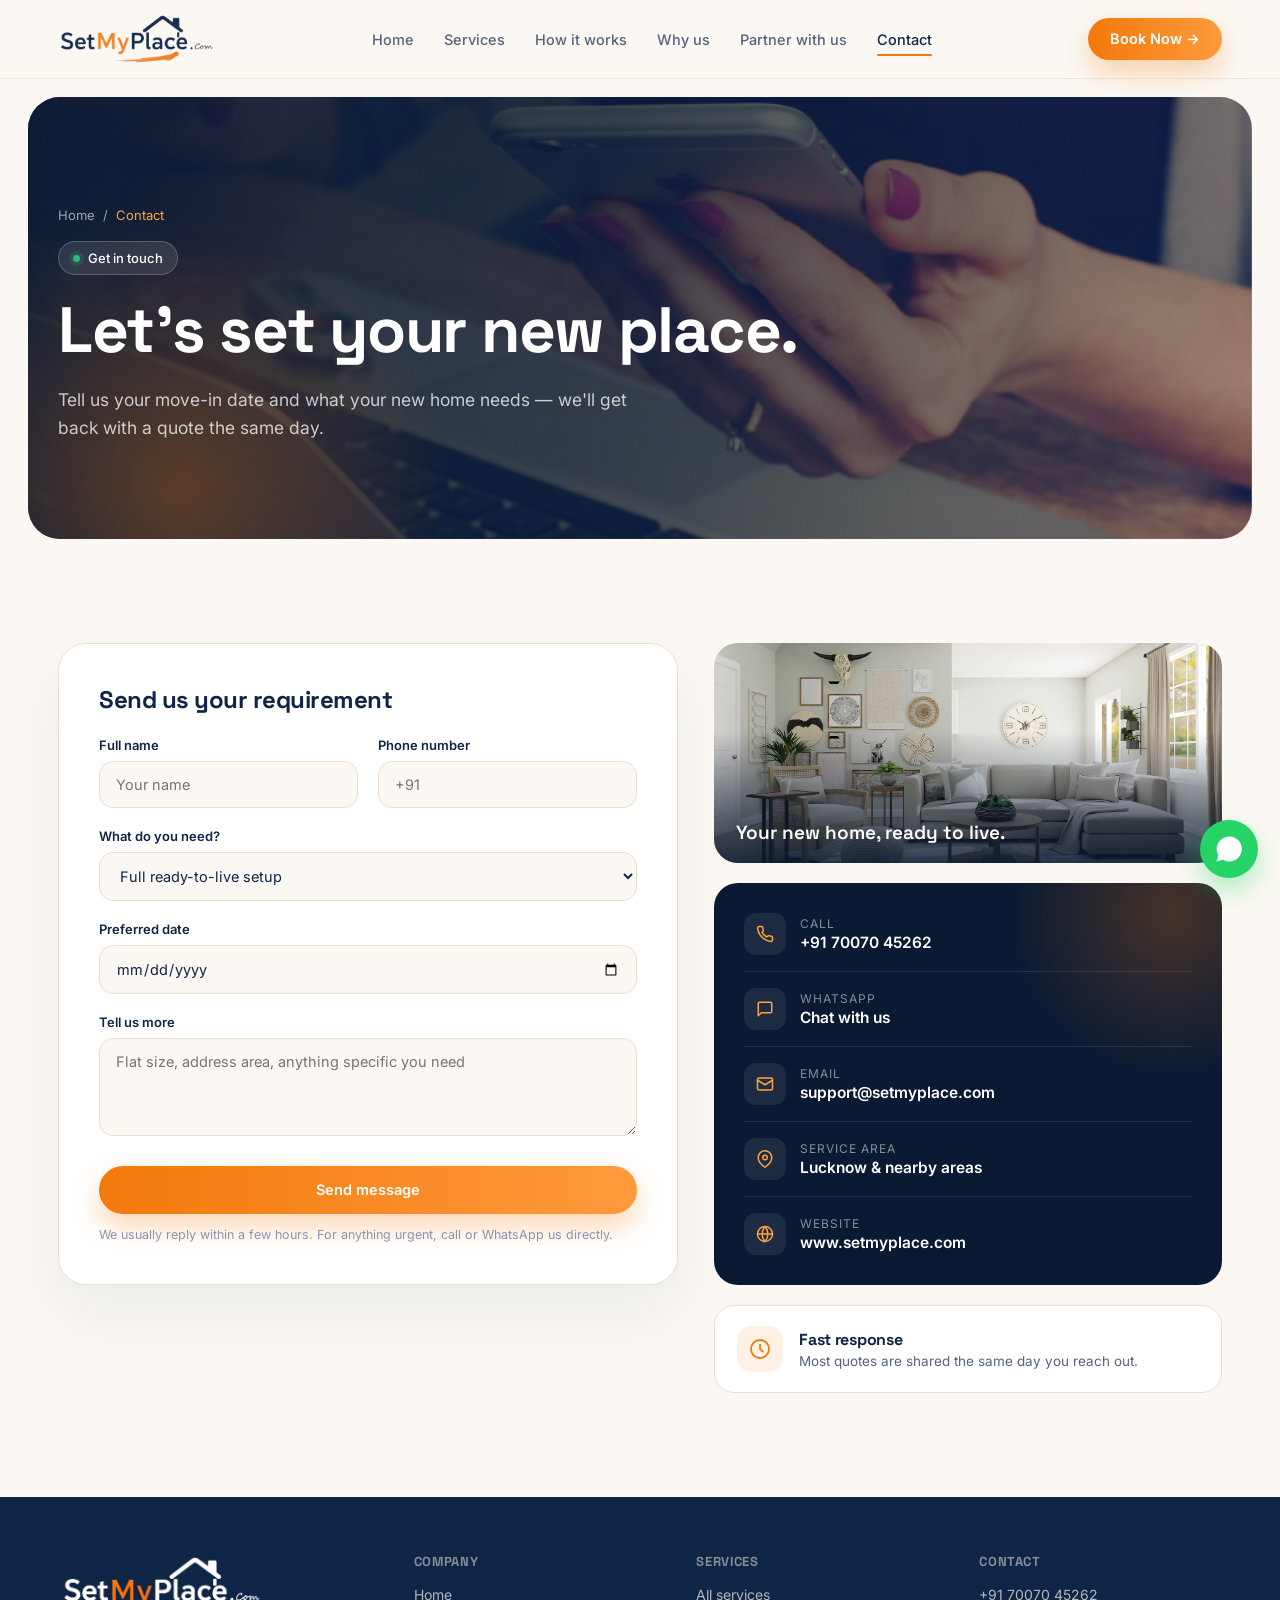
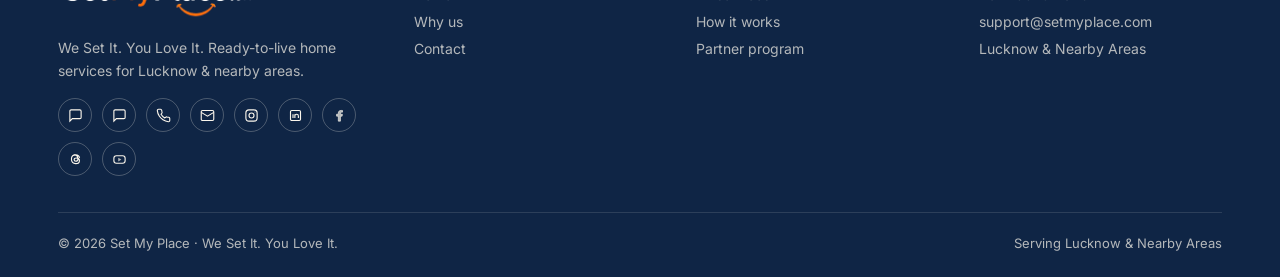
==== commit 551b3137: "feat: Lucknow area names on highway signs, moving traffic on the road Co-Authored-By: Claude Opus 5." ====
--- a/setmyplace-website/frontend/contact.html
+++ b/setmyplace-website/frontend/contact.html
@@ -26,7 +26,7 @@
 <link rel="preconnect" href="https://fonts.gstatic.com" crossorigin>
 <link href="https://fonts.googleapis.com/css2?family=Space+Grotesk:wght@400;500;600;700&family=Inter:wght@400;500;600;700&display=swap" rel="stylesheet">
 <script>try{document.documentElement.classList.add(sessionStorage.getItem('smp-loaded')?'no-loader':'has-loader')}catch(e){document.documentElement.classList.add('no-loader')}</script>
-<link rel="stylesheet" href="../assets/site.css?v=20261123">
+<link rel="stylesheet" href="../assets/site.css?v=20261123f">
 </head>
 <body>
 
--- a/setmyplace-website/assets/site.css
+++ b/setmyplace-website/assets/site.css
@@ -197,9 +197,46 @@
 
 /* ---------- steps / timeline ---------- */
 .timeline{display:grid;grid-template-columns:repeat(4,1fr);gap:22px;position:relative}
-.timeline-with-truck{padding-top:70px;--truck-x:12%}
-.timeline-with-truck::before{content:"";position:absolute;left:0;right:0;top:58px;height:2px;background:repeating-linear-gradient(90deg,var(--line) 0 12px,transparent 12px 20px)}
-.timeline-truck{position:absolute;z-index:3;top:0;left:var(--truck-x);width:96px;height:58px;transform:translateX(-50%);transition:left .7s var(--ease),transform .4s}
+.timeline-with-truck{padding-top:124px;--truck-x:12%}
+/* highway: asphalt, white edge lines, moving yellow centre dashes */
+.timeline-with-truck::before{content:"";position:absolute;left:0;right:0;top:66px;height:36px;border-radius:8px;
+  background:
+    linear-gradient(#fff,#fff) 0 4px/100% 2px no-repeat,
+    linear-gradient(#fff,#fff) 0 calc(100% - 4px)/100% 2px no-repeat,
+    linear-gradient(90deg,#FFC83D 0 24px,transparent 24px) 0 50%/44px 3px repeat-x,
+    linear-gradient(180deg,#3A4456,#262E3C);
+  box-shadow:0 12px 22px -12px rgba(15,37,69,.45),inset 0 1px 0 rgba(255,255,255,.08);
+  animation:roadMove 1.4s linear infinite}
+/* city skyline at the end of the highway */
+.timeline-with-truck::after{content:"";position:absolute;z-index:0;right:0;top:2px;width:320px;height:64px;pointer-events:none;
+  background:url("data:image/svg+xml,%3Csvg xmlns='http://www.w3.org/2000/svg' viewBox='0 0 260 60'%3E%3Cg fill='%23CBD4E2'%3E%3Crect x='0' y='32' width='22' height='28'/%3E%3Crect x='40' y='22' width='20' height='38'/%3E%3Crect x='150' y='26' width='22' height='34'/%3E%3Crect x='230' y='16' width='30' height='44'/%3E%3C/g%3E%3Cg fill='%2316335E'%3E%3Crect x='14' y='20' width='26' height='40'/%3E%3Crect x='58' y='8' width='22' height='52'/%3E%3Crect x='67' y='1' width='4' height='7'/%3E%3Crect x='92' y='34' width='56' height='26'/%3E%3Cpath d='M104 34a16 16 0 0 1 32 0z'/%3E%3Crect x='119' y='11' width='2' height='8'/%3E%3Crect x='92' y='18' width='5' height='16'/%3E%3Crect x='143' y='18' width='5' height='16'/%3E%3Ccircle cx='94.5' cy='18' r='3.5'/%3E%3Ccircle cx='145.5' cy='18' r='3.5'/%3E%3Crect x='172' y='14' width='24' height='46'/%3E%3Crect x='200' y='28' width='30' height='32'/%3E%3C/g%3E%3Cg fill='%23FFA23C'%3E%3Crect x='62' y='14' width='4' height='4'/%3E%3Crect x='71' y='14' width='4' height='4'/%3E%3Crect x='62' y='24' width='4' height='4'/%3E%3Crect x='71' y='34' width='4' height='4'/%3E%3Crect x='62' y='44' width='4' height='4'/%3E%3Crect x='19' y='26' width='4' height='4'/%3E%3Crect x='29' y='36' width='4' height='4'/%3E%3Crect x='19' y='46' width='4' height='4'/%3E%3Crect x='117' y='44' width='6' height='16' rx='3'/%3E%3Crect x='100' y='42' width='4' height='5'/%3E%3Crect x='136' y='42' width='4' height='5'/%3E%3Crect x='177' y='20' width='4' height='4'/%3E%3Crect x='187' y='30' width='4' height='4'/%3E%3Crect x='177' y='42' width='4' height='4'/%3E%3Crect x='206' y='34' width='4' height='4'/%3E%3Crect x='218' y='44' width='4' height='4'/%3E%3C/g%3E%3C/svg%3E") right bottom/contain no-repeat;
+  -webkit-mask-image:linear-gradient(90deg,transparent,#000 35%);mask-image:linear-gradient(90deg,transparent,#000 35%)}
+@keyframes roadMove{to{background-position:0 4px,0 calc(100% - 4px),-44px 50%,0 0}}
+/* green highway sign on a post above each step */
+.timeline-with-truck .step::before{content:var(--sign) "  \2197";position:absolute;z-index:2;right:6px;top:-116px;
+  padding:5px 10px;border-radius:5px;background:#0E6B3B;color:#fff;border:2px solid #fff;outline:1px solid #0E6B3B;
+  font:700 11px/1 'Space Grotesk',sans-serif;letter-spacing:.08em;white-space:pre;box-shadow:0 4px 10px rgba(15,37,69,.18)}
+.timeline-with-truck .step:nth-child(3){--sign:"HAZRATGANJ"}
+.timeline-with-truck .step:nth-child(4){--sign:"GOMTI NAGAR"}
+.timeline-with-truck .step:nth-child(5){--sign:"INDIRA NAGAR"}
+.timeline-with-truck .step:nth-child(6){--sign:"ALIGANJ"}
+.timeline-with-truck .step::after{content:"";position:absolute;z-index:1;right:30px;top:-92px;width:3px;height:34px;
+  background:linear-gradient(90deg,#9AA3B2,#6B7486);border-radius:2px}
+/* traffic on the highway */
+.road-traffic{position:absolute;z-index:2;left:0;right:0;top:60px;height:44px;overflow:hidden;pointer-events:none}
+.road-traffic .veh{position:absolute;left:-90px;animation:drive linear infinite;filter:drop-shadow(0 3px 3px rgba(15,37,69,.25))}
+.road-traffic .veh svg{display:block}
+.road-traffic .lane-b{bottom:2px}
+.road-traffic .lane-a{bottom:20px}
+.road-traffic .lane-a{animation-name:driveBack}
+.road-traffic .v1{animation-duration:9s}
+.road-traffic .v2{animation-duration:13s;animation-delay:-6s}
+.road-traffic .v3{animation-duration:16s;animation-delay:-3s}
+.road-traffic .v4{animation-duration:11s;animation-delay:-8s}
+.road-traffic .v5{animation-duration:14s;animation-delay:-11s}
+@keyframes drive{from{left:-90px}to{left:calc(100% + 20px)}}
+@keyframes driveBack{from{left:calc(100% + 20px);transform:scaleX(-1)}to{left:-90px;transform:scaleX(-1)}}
+.timeline-truck{position:absolute;z-index:3;top:30px;left:var(--truck-x);width:96px;height:58px;transform:translateX(-50%);transition:left .7s var(--ease),transform .4s}
 .timeline-truck img{width:100%;height:100%;object-fit:contain;filter:drop-shadow(0 5px 5px rgba(15,37,69,.16))}
 .timeline-with-truck:has(.step:hover) .timeline-truck{transform:translate(-50%,-4px) rotate(-2deg)}
 .step{position:relative}
@@ -465,7 +502,7 @@
   .partner-split .ph{min-height:280px}
   .benefit-band{padding:44px 28px}
   .timeline-with-truck{padding-top:0}
-  .timeline-with-truck::before,.timeline-truck{display:none}
+  .timeline-with-truck::before,.timeline-with-truck::after,.timeline-truck,.road-traffic,.timeline-with-truck .step::before,.timeline-with-truck .step::after{display:none}
   .foot-grid{grid-template-columns:1fr 1fr;row-gap:30px}
   .page-hero{padding:90px 0 70px;min-height:360px}
 }
